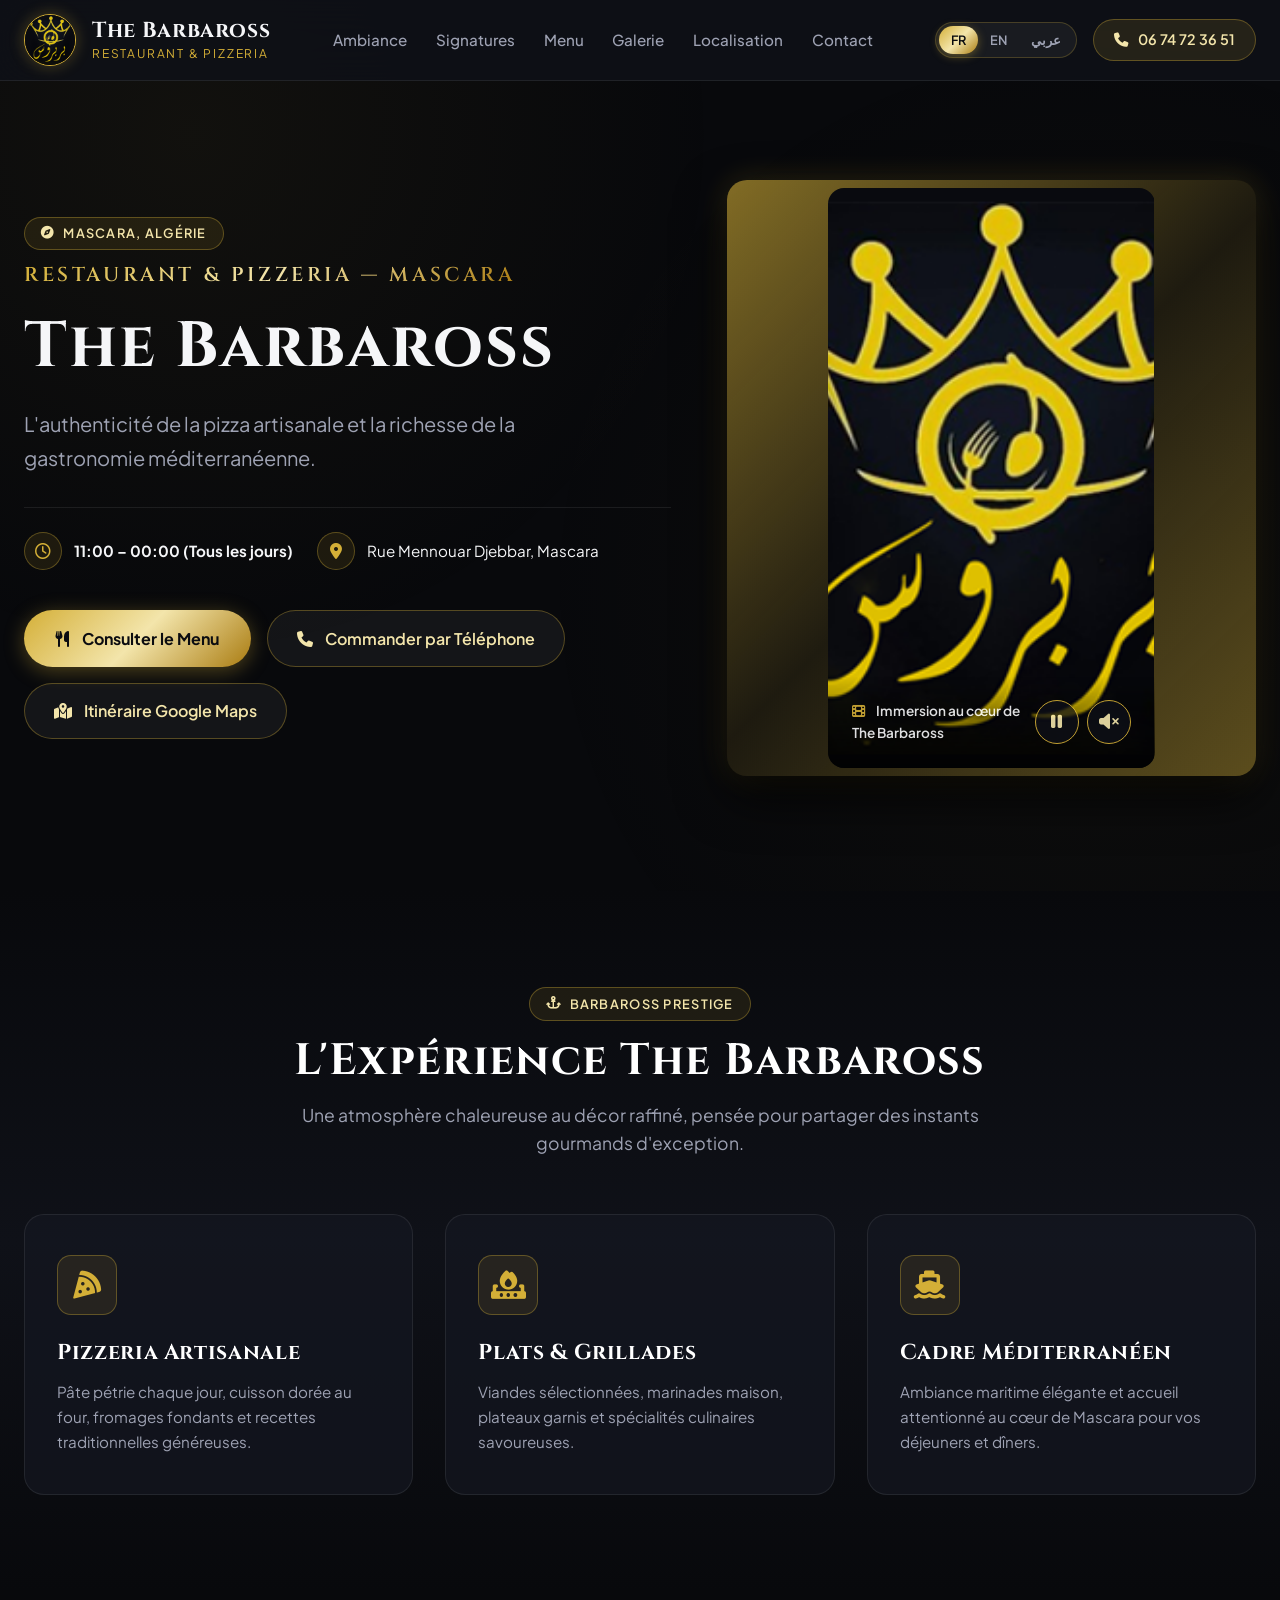
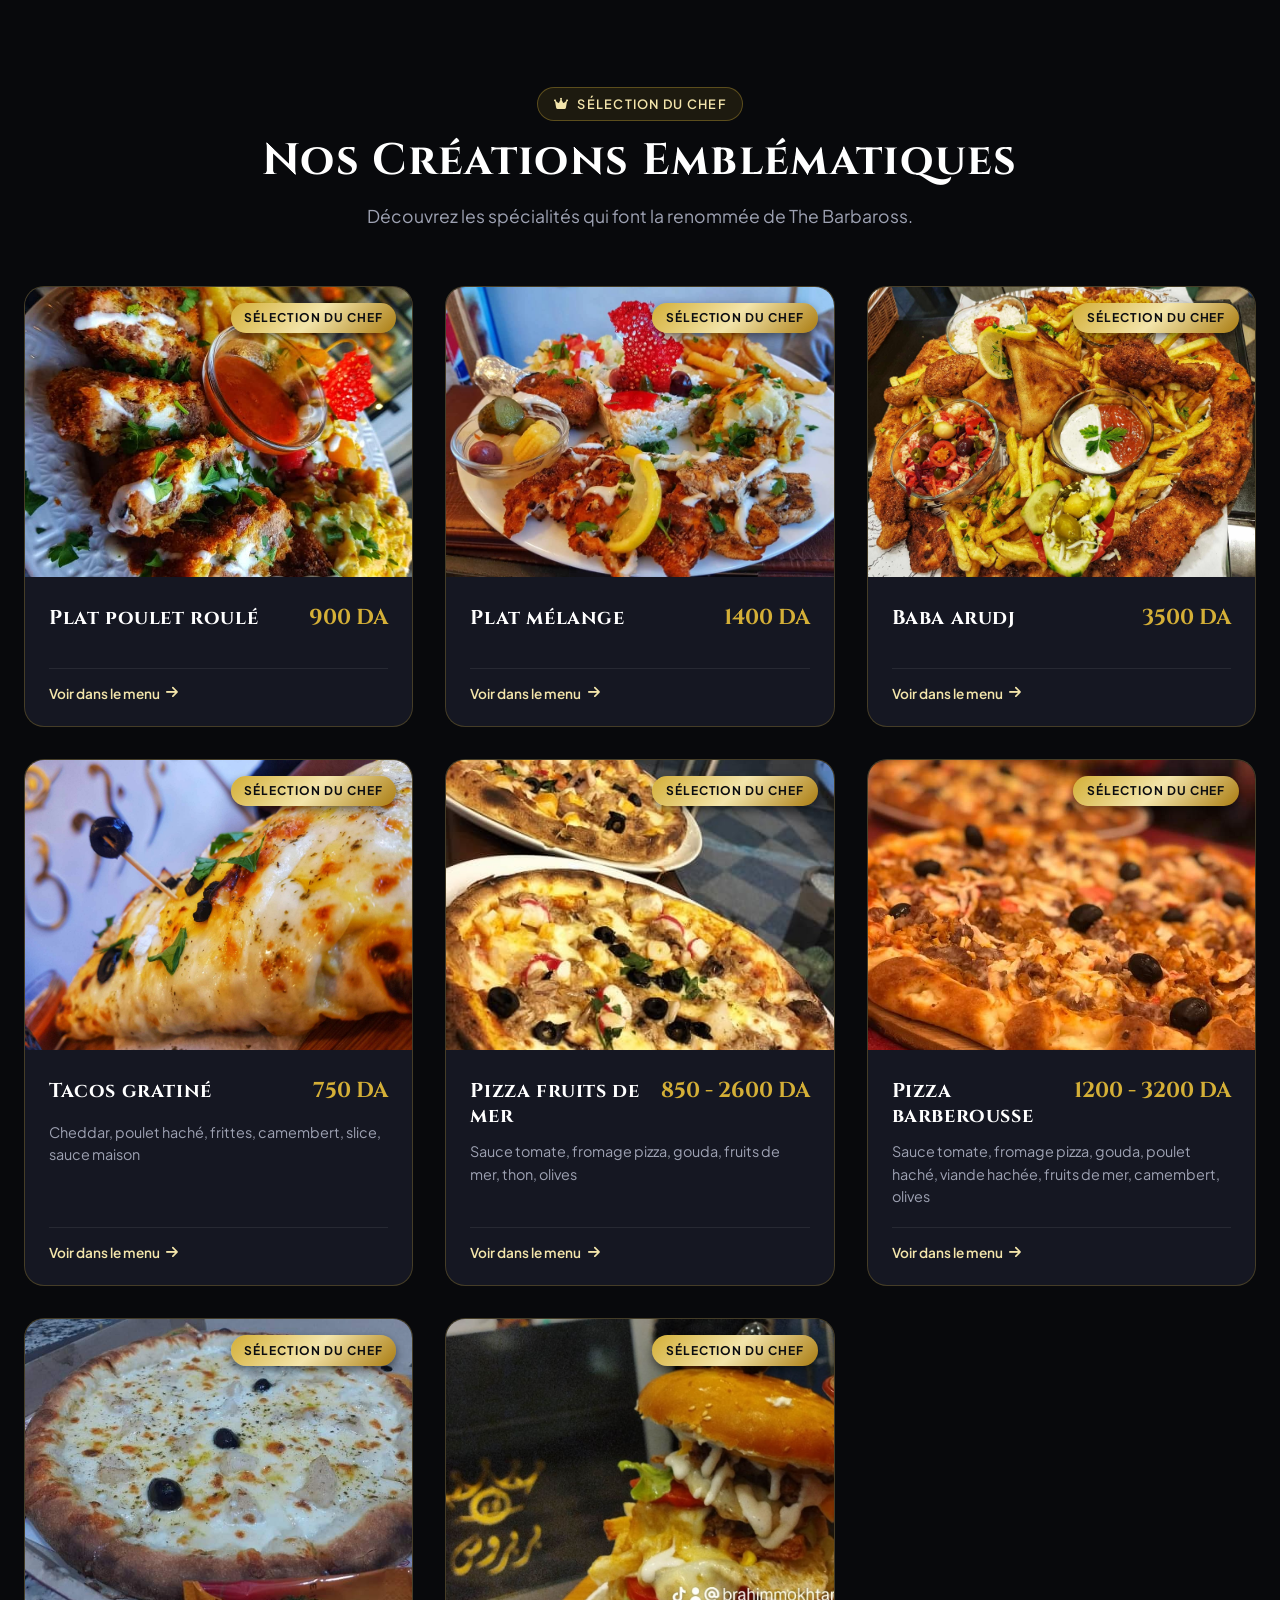
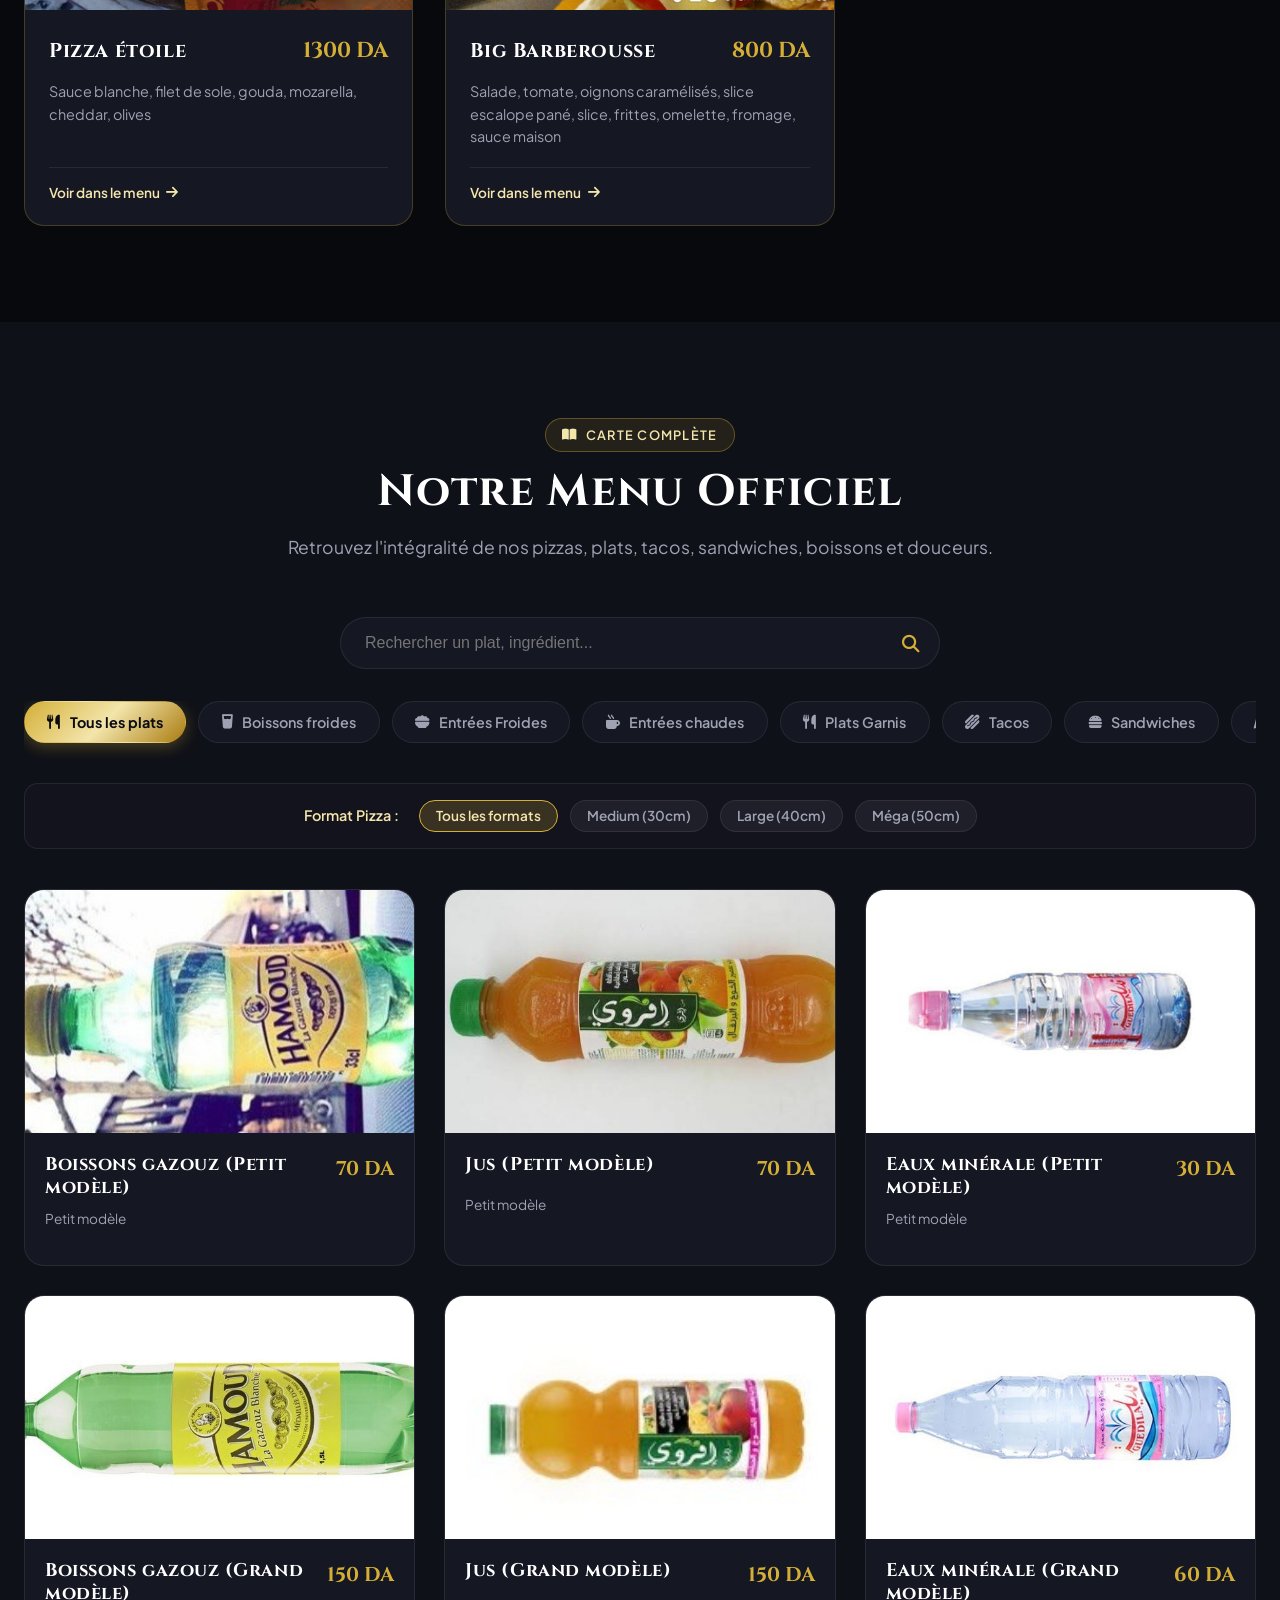
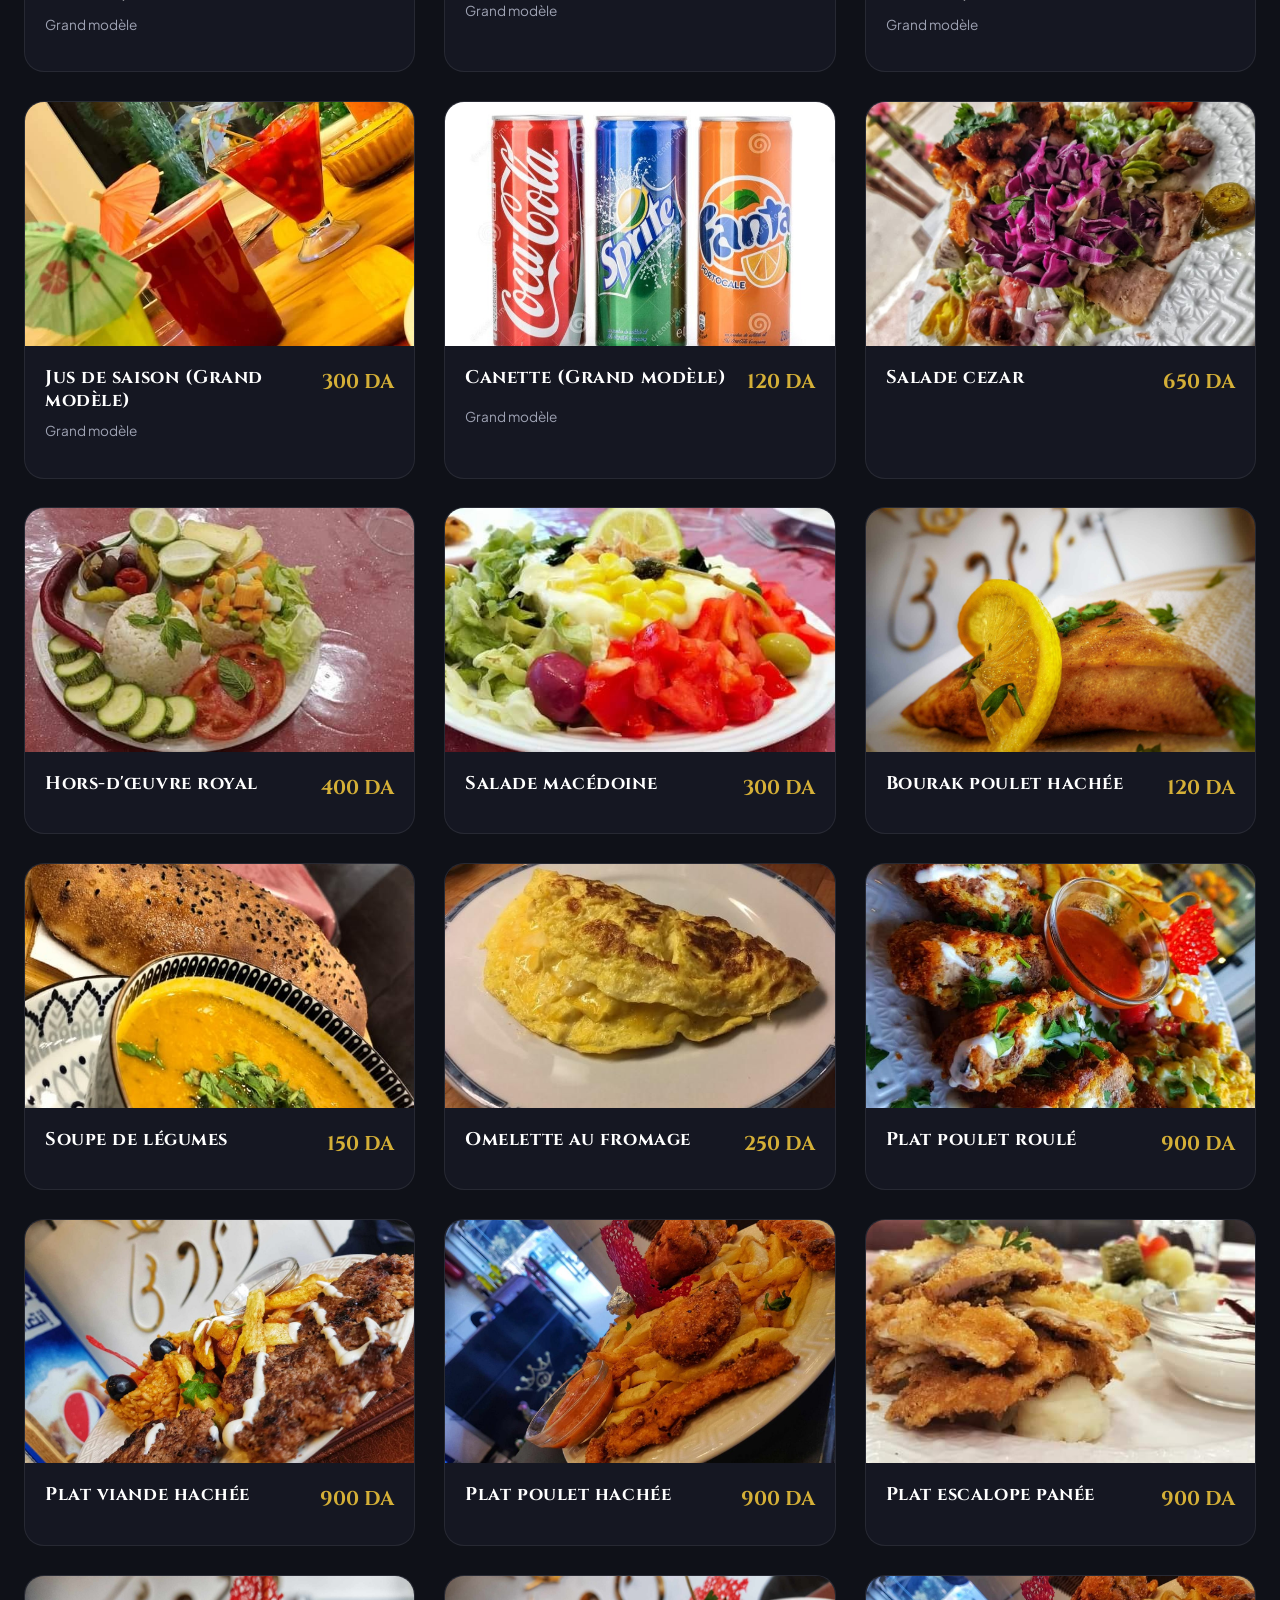
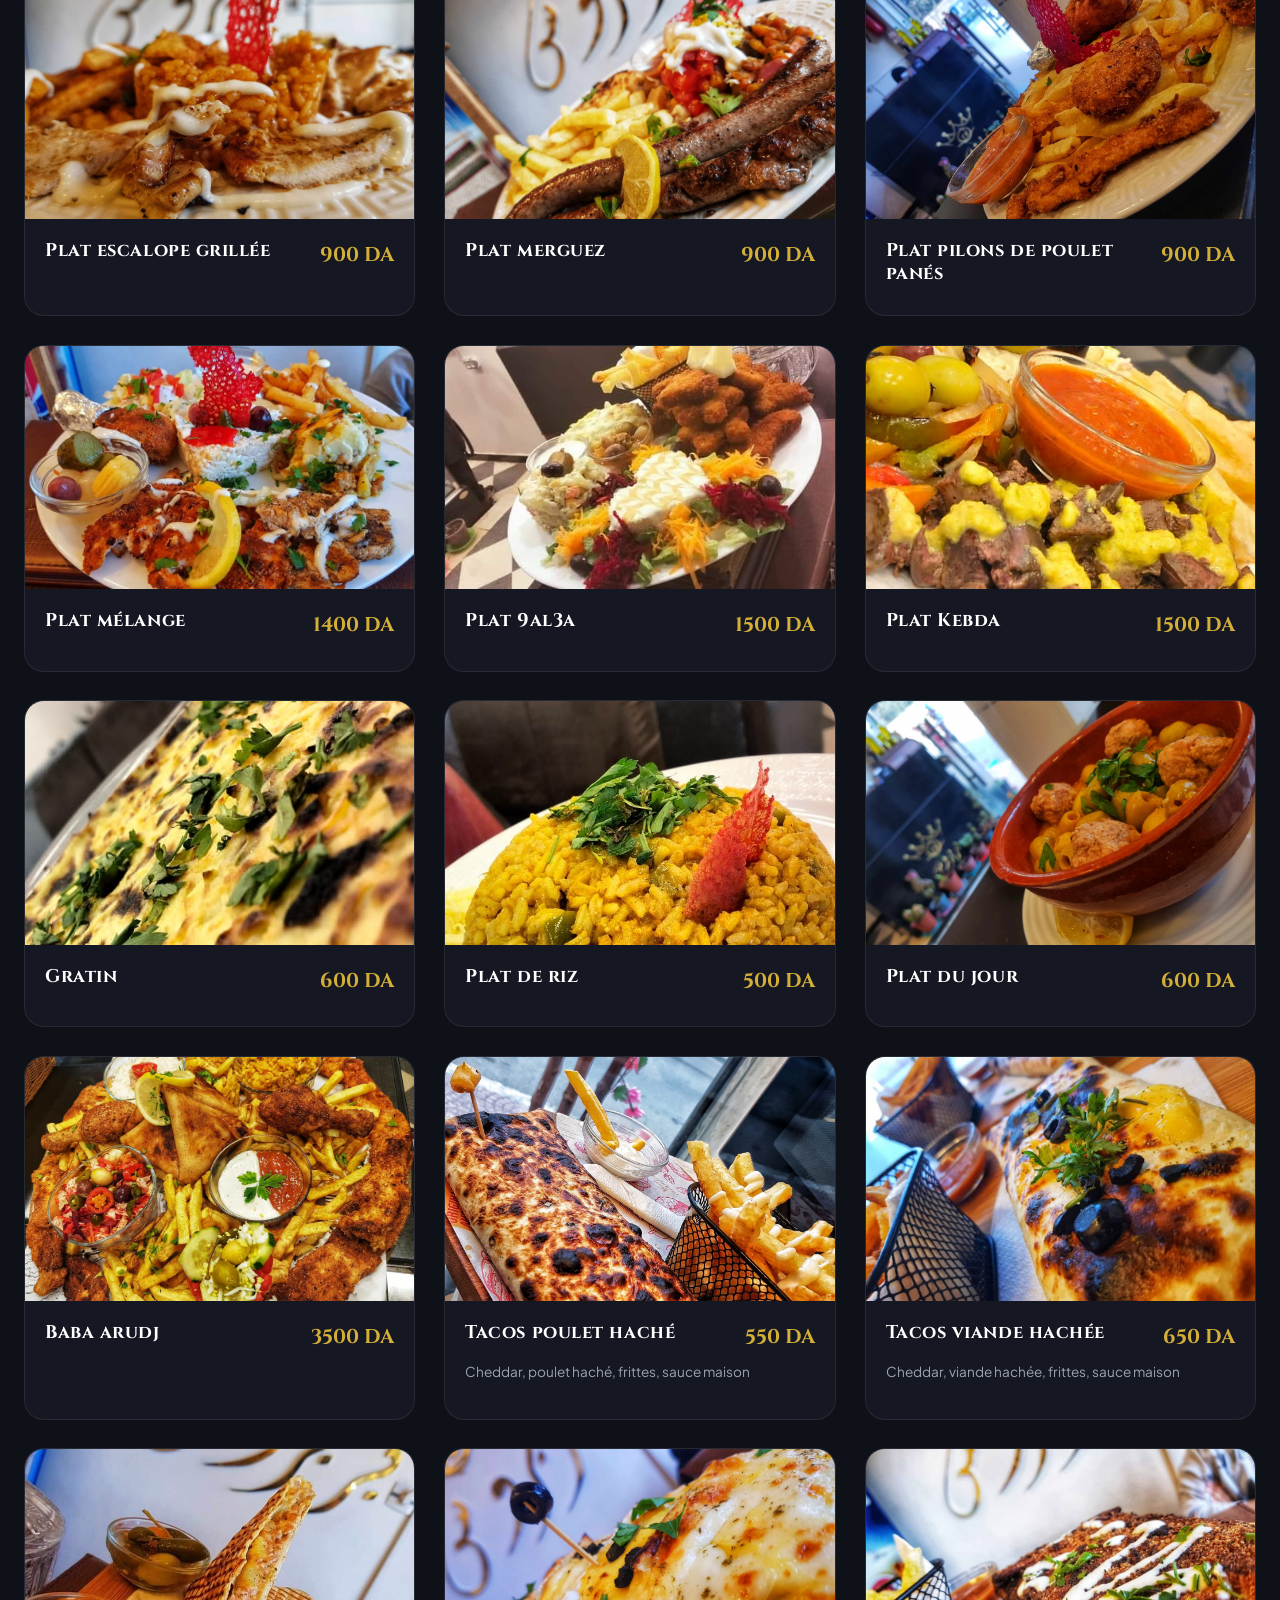
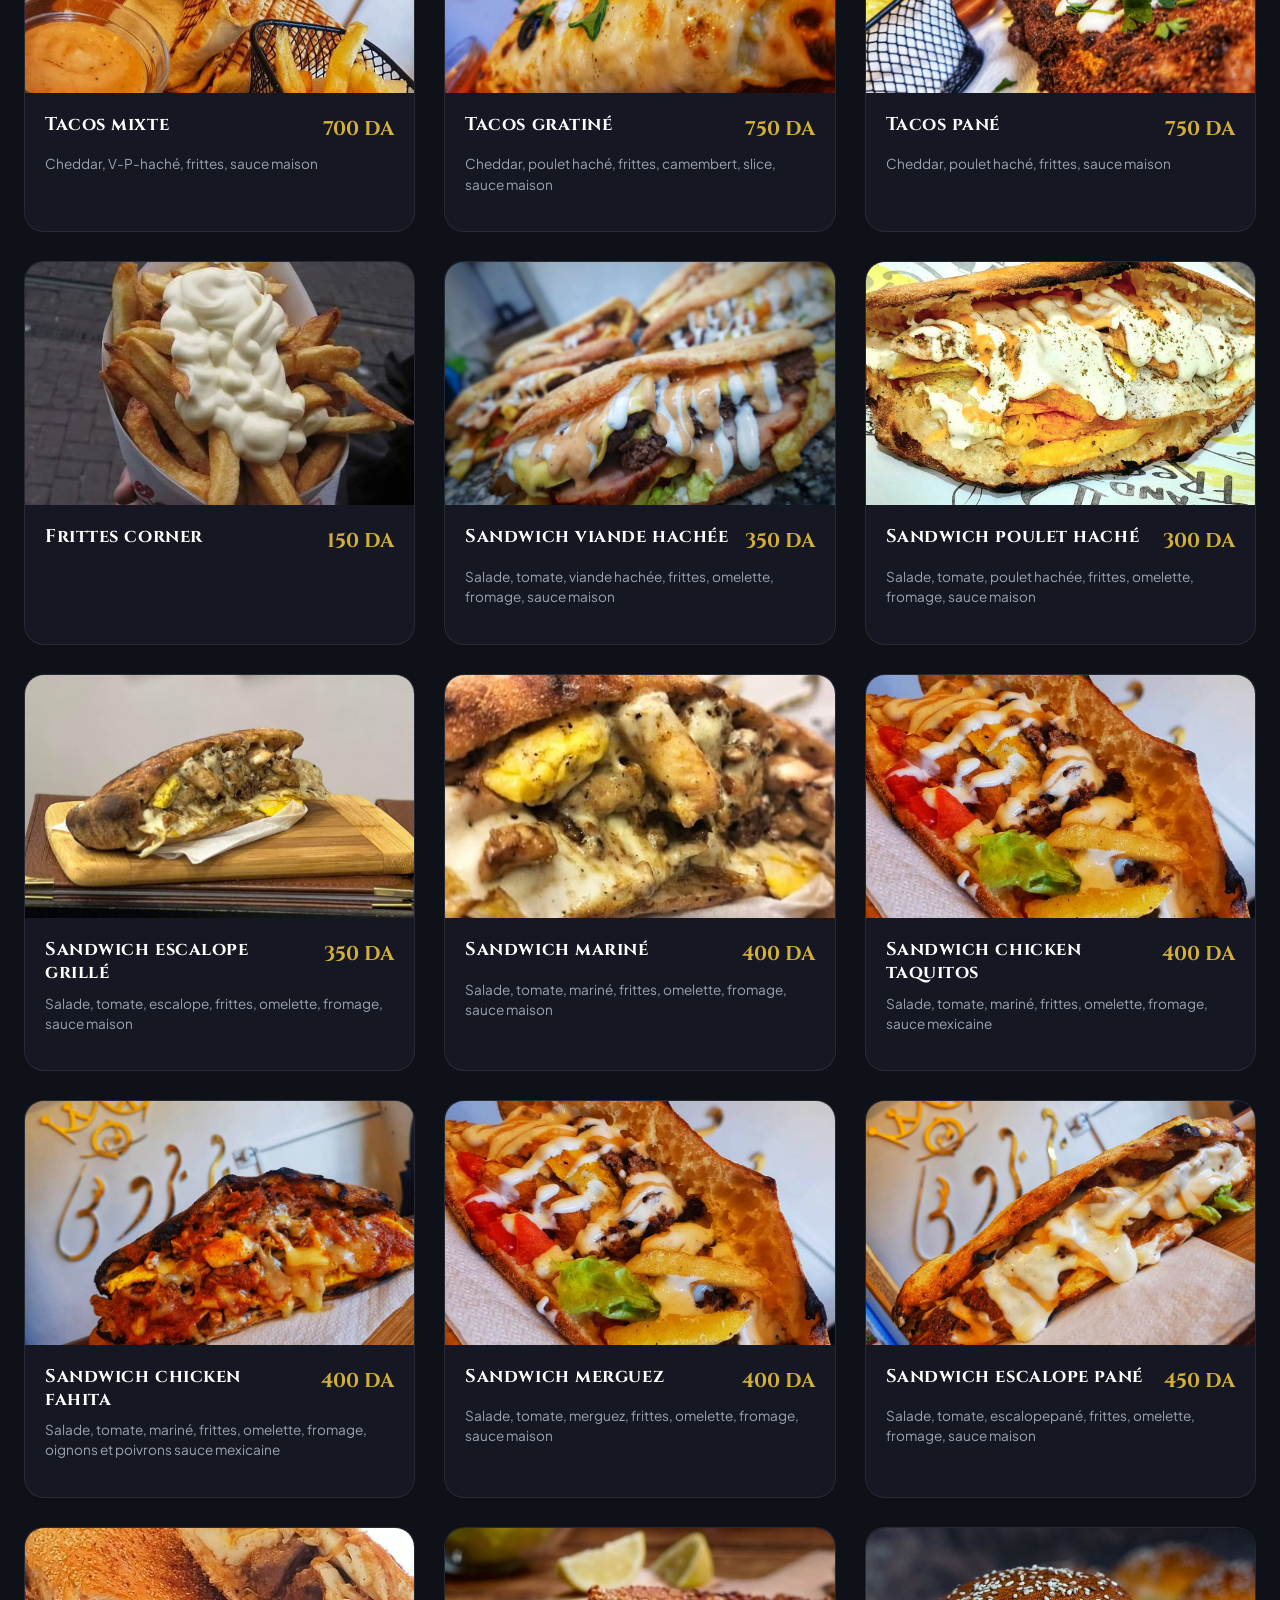
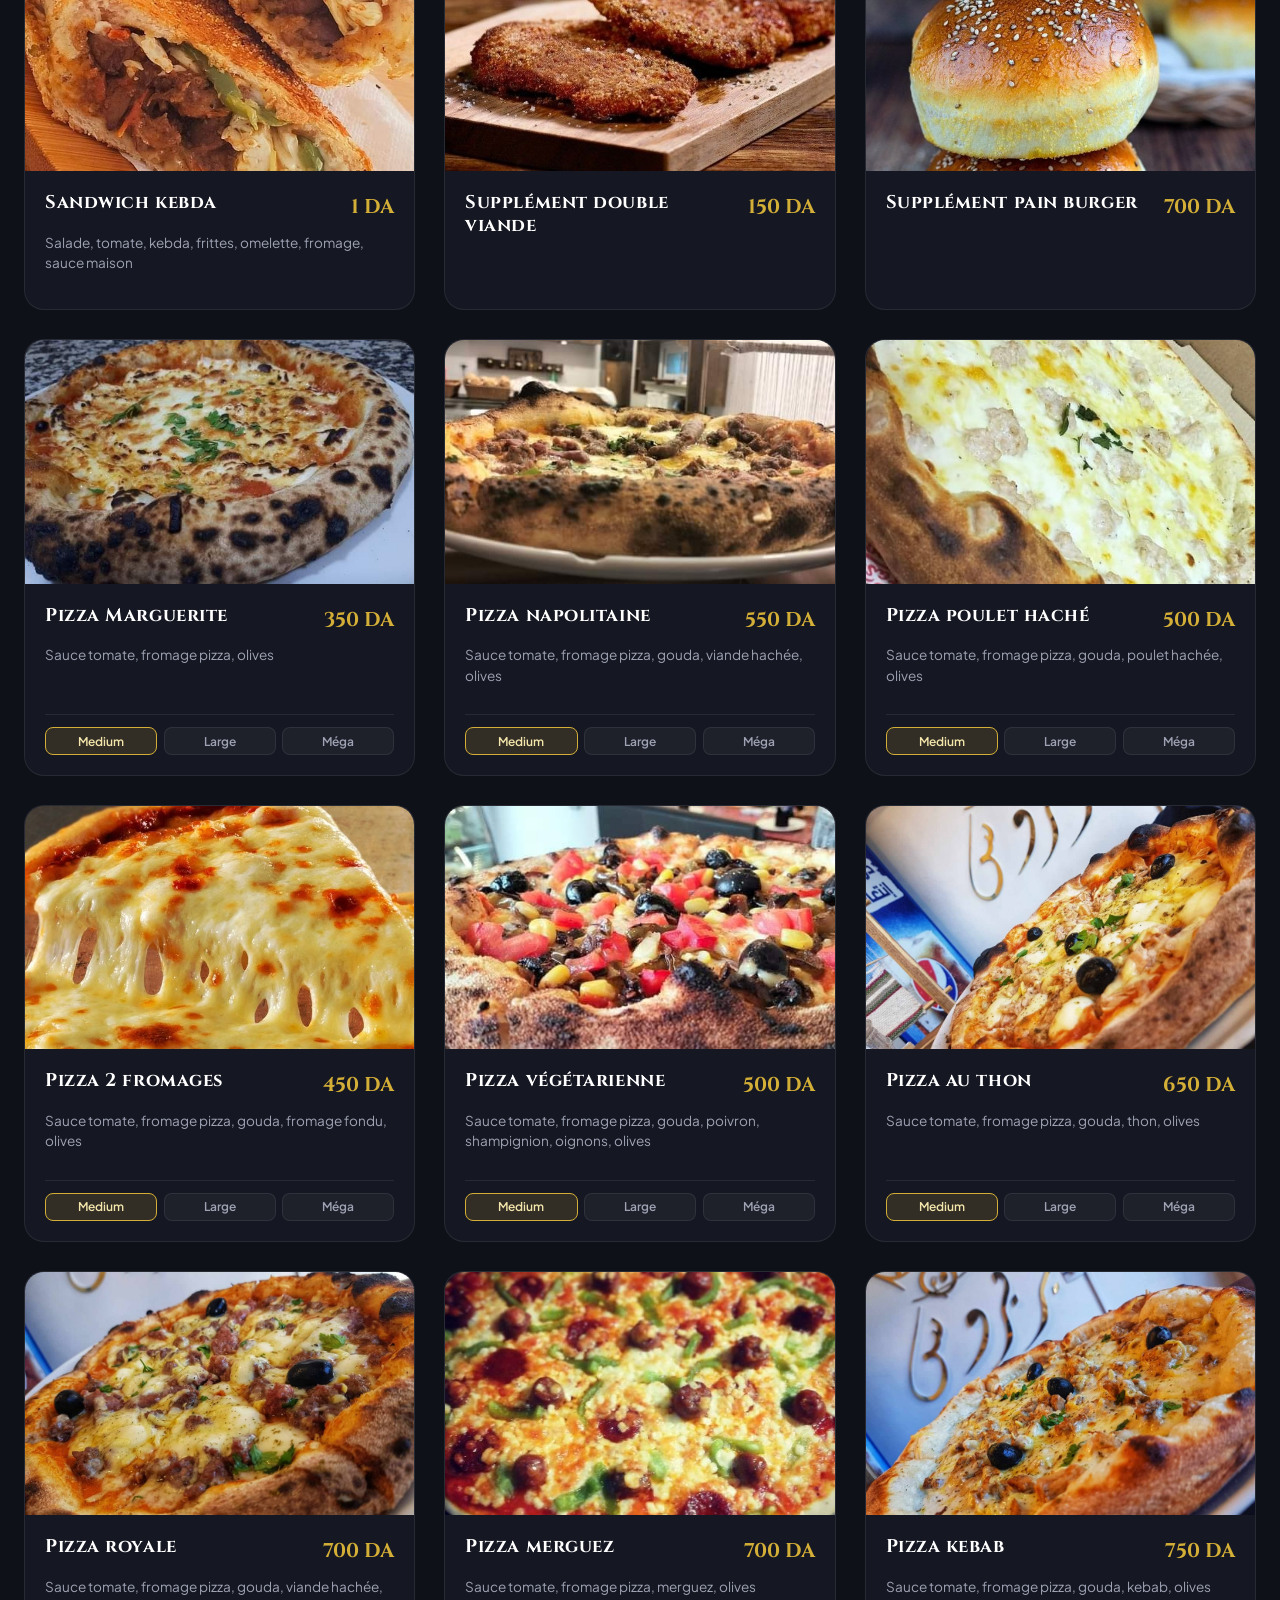
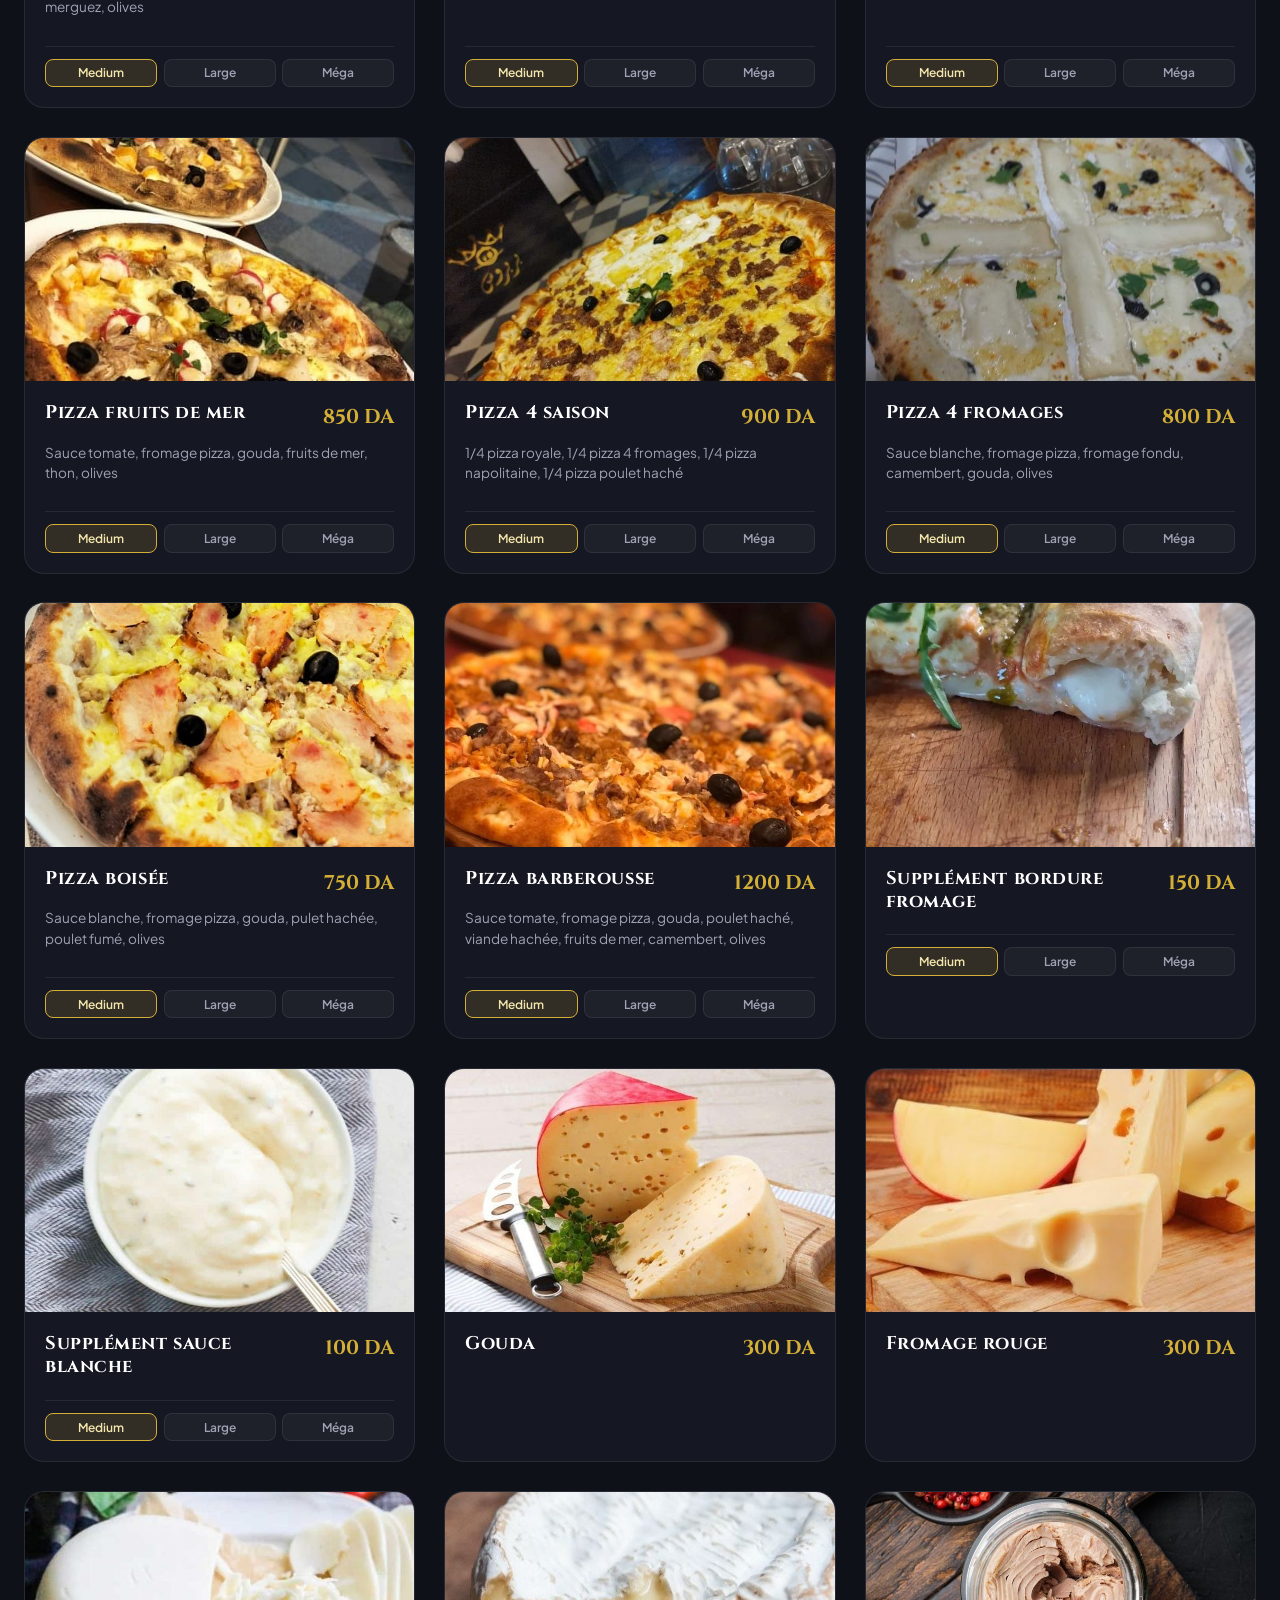
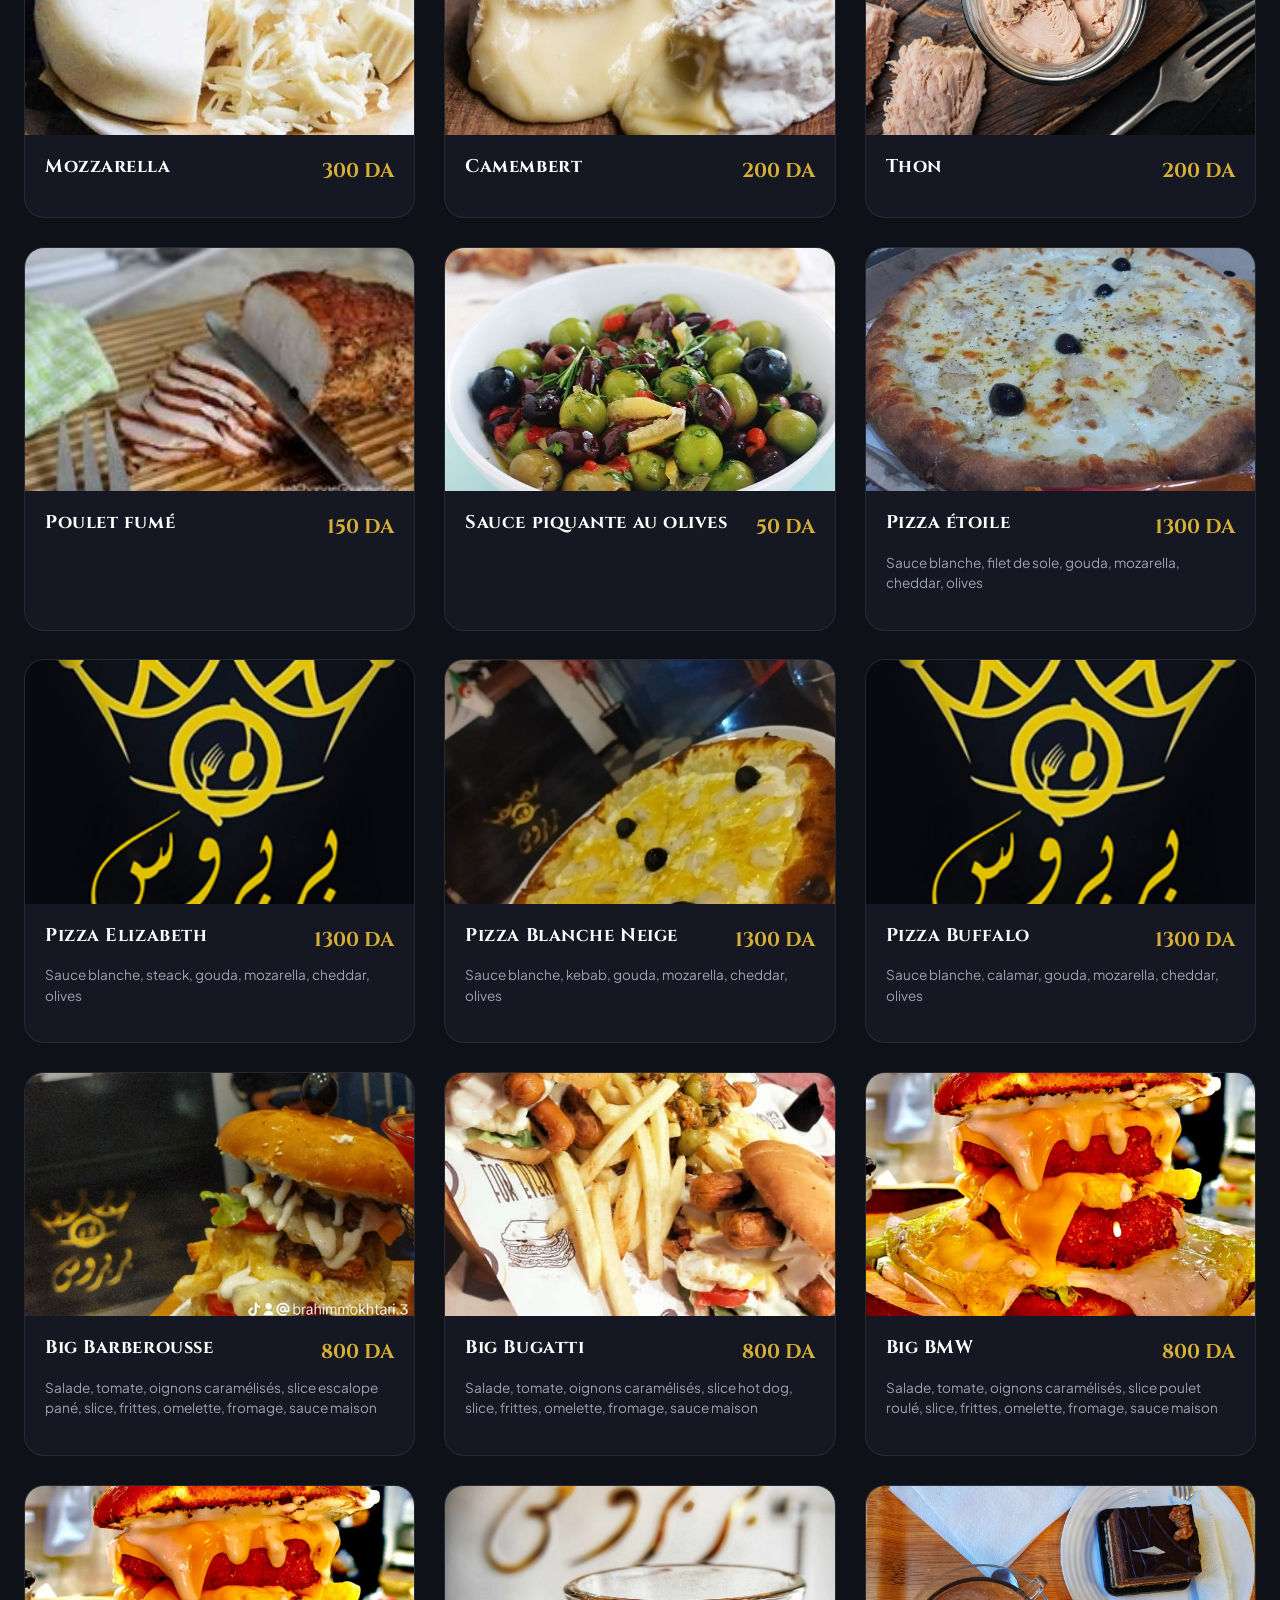
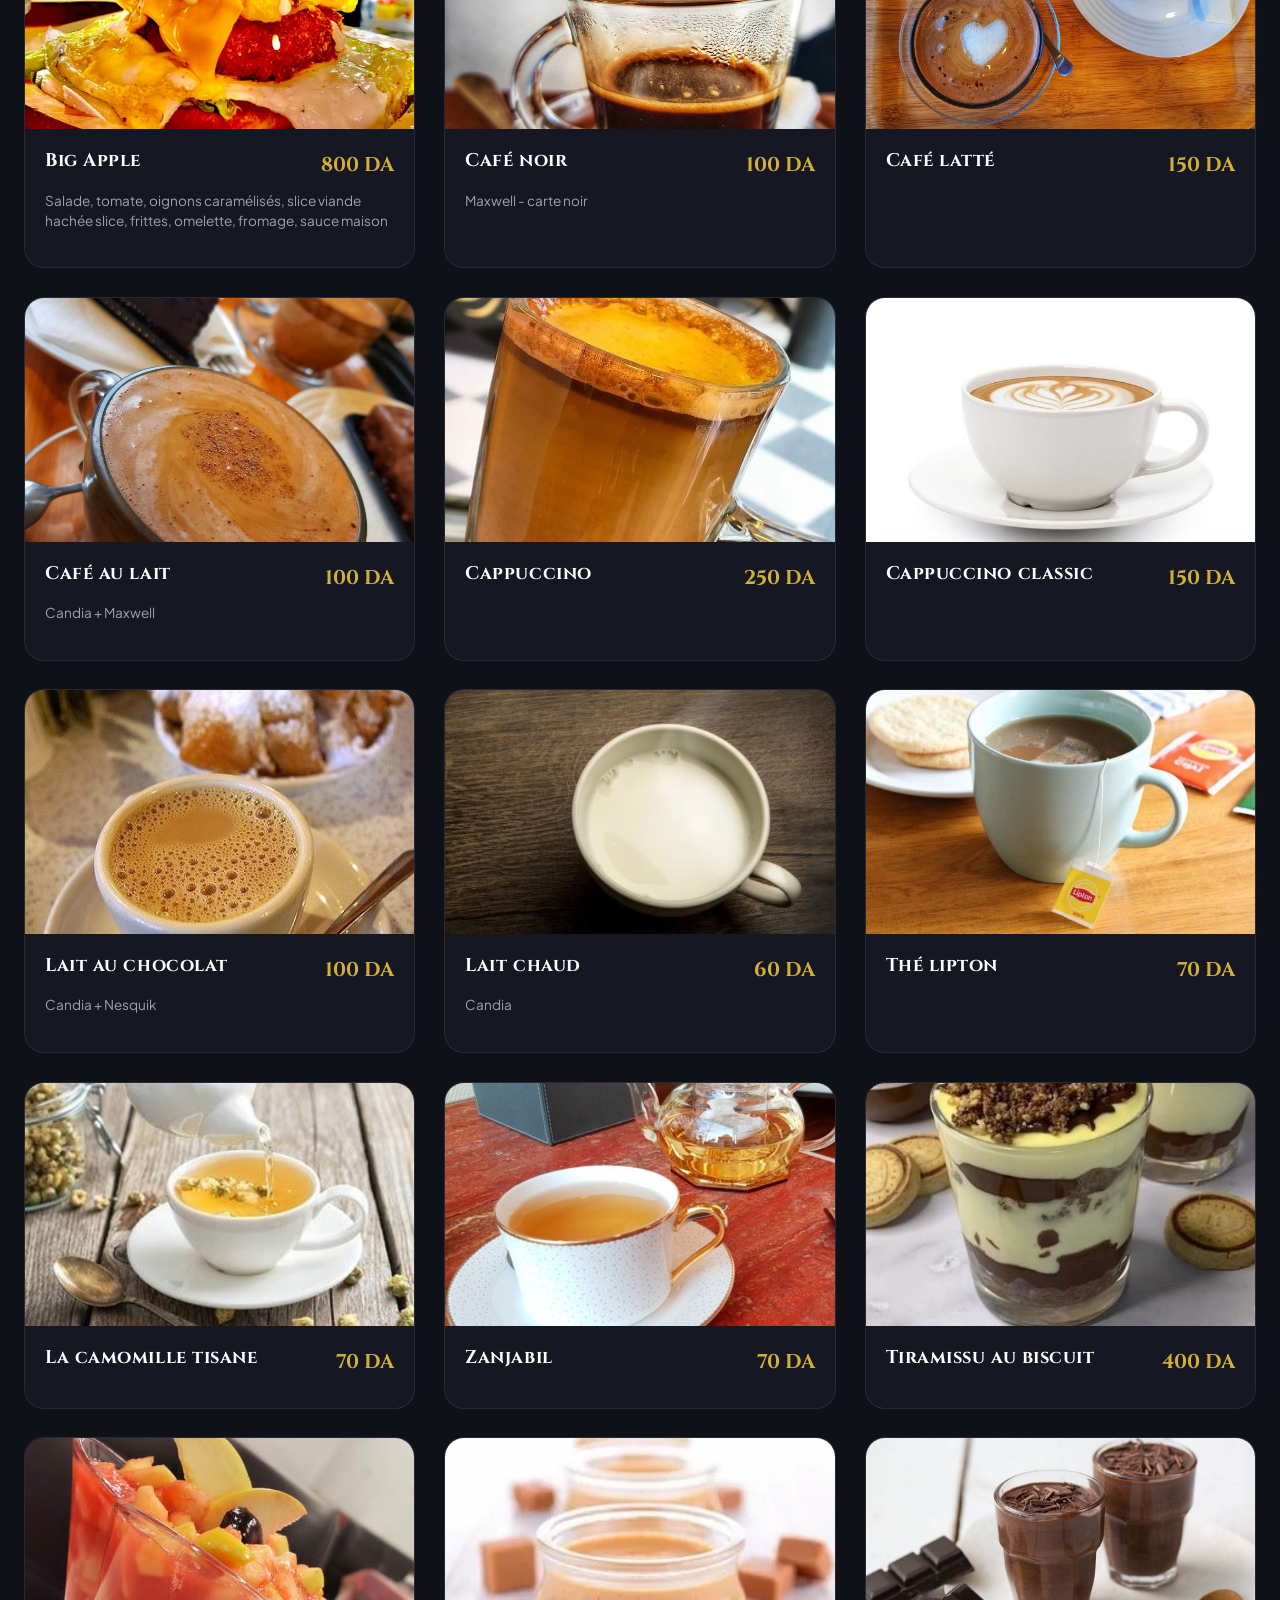
==== index.html @ c2744510 "Add files via upload" ====
<!DOCTYPE html>
<html lang="fr" dir="ltr">
<head>
    <meta charset="UTF-8">
    <meta name="viewport" content="width=device-width, initial-scale=1.0">
    <title>The Barbaross — Restaurant & Pizzeria | Mascara</title>
    
    <!-- Meta & Favicon -->
    <meta name="description" content="The Barbaross — Restaurant & Pizzeria de référence à Mascara. Pizzas artisanales, plats garnis généreux, burgers gourmets et ambiance méditerranéenne raffinée.">
    <link rel="icon" type="image/png" href="assets/logo/logo.png">

    <!-- Google Fonts -->
    <link rel="preconnect" href="https://fonts.googleapis.com">
    <link rel="preconnect" href="https://fonts.gstatic.com" crossorigin>
    <link href="https://fonts.googleapis.com/css2?family=Amiri:ital,wght@0,400;0,700;1,400&family=Cairo:wght@400;500;600;700;800&family=Cinzel:wght@500;600;700;800;900&family=Playfair+Display:ital,wght@0,600;0,700;1,600&family=Plus+Jakarta+Sans:wght@400;500;600;700&display=swap" rel="stylesheet">

    <!-- Font Awesome Icons -->
    <link rel="stylesheet" href="https://cdnjs.cloudflare.com/ajax/libs/font-awesome/6.5.1/css/all.min.css">

    <!-- Main Stylesheet -->
    <link rel="stylesheet" href="styles.css">
</head>
<body>

    <!-- ==========================================================================
       SITE HEADER
       ========================================================================== -->
    <header class="site-header" id="site-header">
        <div class="container">
            <div class="nav-wrapper">
                <!-- Brand -->
                <a href="#hero" class="nav-brand">
                    <img src="assets/logo/logo.png" alt="The Barbaross Logo" class="nav-logo">
                    <div class="brand-text">
                        <h1 data-i18n="brandName">The Barbaross</h1>
                        <span data-i18n="brandSubtitle">Restaurant & Pizzeria</span>
                    </div>
                </a>

                <!-- Desktop Nav Links -->
                <nav>
                    <ul class="nav-links">
                        <li><a href="#atmosphere" class="nav-link" data-i18n="navAtmosphere">Ambiance</a></li>
                        <li><a href="#signatures" class="nav-link" data-i18n="navSignatures">Signatures</a></li>
                        <li><a href="#menu" class="nav-link" data-i18n="navMenu">Menu</a></li>
                        <li><a href="#gallery" class="nav-link" data-i18n="navGallery">Galerie</a></li>
                        <li><a href="#visit" class="nav-link" data-i18n="navVisit">Localisation</a></li>
                        <li><a href="#contact" class="nav-link" data-i18n="navContact">Contact</a></li>
                    </ul>
                </nav>

                <!-- Actions: Language Switcher & Quick Call -->
                <div class="nav-actions">
                    <div class="lang-switcher">
                        <button class="lang-btn active" data-lang="fr">FR</button>
                        <button class="lang-btn" data-lang="en">EN</button>
                        <button class="lang-btn" data-lang="ar">عربي</button>
                    </div>

                    <a href="tel:0674723651" class="btn-call-header">
                        <i class="fa-solid fa-phone"></i>
                        <span class="ltr-only">06 74 72 36 51</span>
                    </a>

                    <!-- Mobile Hamburger -->
                    <button class="mobile-toggle" id="mobile-toggle" aria-label="Toggle Menu">
                        <span></span>
                        <span></span>
                        <span></span>
                    </button>
                </div>
            </div>
        </div>
    </header>

    <!-- Mobile Nav Drawer -->
    <div class="mobile-drawer-backdrop" id="drawer-backdrop"></div>
    <div class="mobile-nav-drawer" id="mobile-drawer">
        <div>
            <div class="nav-brand" style="margin-bottom: 2rem;">
                <img src="assets/logo/logo.png" alt="The Barbaross" class="nav-logo">
                <div class="brand-text">
                    <h1 data-i18n="brandName">The Barbaross</h1>
                    <span data-i18n="brandSubtitle">Restaurant & Pizzeria</span>
                </div>
            </div>

            <ul class="mobile-nav-links">
                <li><a href="#atmosphere" class="mobile-nav-link" data-i18n="navAtmosphere">Ambiance</a></li>
                <li><a href="#signatures" class="mobile-nav-link" data-i18n="navSignatures">Signatures</a></li>
                <li><a href="#menu" class="mobile-nav-link" data-i18n="navMenu">Menu</a></li>
                <li><a href="#gallery" class="mobile-nav-link" data-i18n="navGallery">Galerie</a></li>
                <li><a href="#visit" class="mobile-nav-link" data-i18n="navVisit">Localisation</a></li>
                <li><a href="#contact" class="mobile-nav-link" data-i18n="navContact">Contact</a></li>
            </ul>
        </div>

        <div>
            <div class="lang-switcher" style="margin-bottom: 1.5rem; justify-content: center;">
                <button class="lang-btn active" data-lang="fr">FR</button>
                <button class="lang-btn" data-lang="en">EN</button>
                <button class="lang-btn" data-lang="ar">عربي</button>
            </div>
            <a href="tel:0674723651" class="btn-primary" style="width: 100%;">
                <i class="fa-solid fa-phone"></i>
                <span data-i18n="btnCallLine1">Appeler : 06 74 72 36 51</span>
            </a>
        </div>
    </div>

    <!-- ==========================================================================
       HERO SECTION
       ========================================================================== -->
    <section class="hero-section" id="hero">
        <div class="container">
            <div class="hero-grid">
                <!-- Left: Text & Badges -->
                <div class="hero-content">
                    <div class="badge-gold">
                        <i class="fa-solid fa-compass"></i>
                        <span>Mascara, Algérie</span>
                    </div>

                    <h2 class="hero-subtitle gold-text" data-i18n="heroSubtitle">Restaurant & Pizzeria — Mascara</h2>
                    <h1 class="hero-title">
                        <span class="serif-title" data-i18n="brandName">The Barbaross</span>
                    </h1>

                    <p class="hero-tagline" data-i18n="heroTagline">
                        L'authenticité de la pizza artisanale et la richesse de la gastronomie méditerranéenne.
                    </p>

                    <div class="hero-meta">
                        <div class="meta-item">
                            <div class="meta-icon"><i class="fa-regular fa-clock"></i></div>
                            <div>
                                <strong data-i18n="heroHours">11:00 – 00:00 (Tous les jours)</strong>
                            </div>
                        </div>
                        <div class="meta-item">
                            <div class="meta-icon"><i class="fa-solid fa-location-dot"></i></div>
                            <div>
                                <span data-i18n="heroLocation">Rue Mennouar Djebbar, Mascara</span>
                            </div>
                        </div>
                    </div>

                    <div class="hero-ctas">
                        <a href="#menu" class="btn-primary">
                            <i class="fa-solid fa-utensils"></i>
                            <span data-i18n="btnExploreMenu">Consulter le Menu</span>
                        </a>
                        <a href="tel:0674723651" class="btn-secondary">
                            <i class="fa-solid fa-phone"></i>
                            <span data-i18n="btnCallNow">Commander par Téléphone</span>
                        </a>
                        <a href="https://maps.app.goo.gl/acgz37mik21LEj2j7" target="_blank" rel="noopener noreferrer" class="btn-secondary">
                            <i class="fa-solid fa-map-location-dot"></i>
                            <span data-i18n="btnGetDirections">Itinéraire</span>
                        </a>
                    </div>
                </div>

                <!-- Right: Cinematic Video Showcase -->
                <div class="hero-visual">
                    <div class="video-frame-container">
                        <div class="video-inner-wrapper">
                            <video id="hero-video" class="hero-video" autoplay loop muted playsinline poster="assets/logo/logo.png">
                                <source src="assets/video/restaurant-hero.mp4" type="video/mp4">
                                Votre navigateur ne supporte pas la lecture vidéo.
                            </video>

                            <!-- Custom Luxury Video Overlay Controls -->
                            <div class="video-overlay-controls">
                                <div class="video-title-tag">
                                    <i class="fa-solid fa-film" style="color: var(--gold-primary); margin-right: 0.5rem;"></i>
                                    <span data-i18n="videoTourTitle">Immersion au cœur de The Barbaross</span>
                                </div>
                                <div style="display: flex; gap: 0.5rem;">
                                    <button class="video-ctrl-btn" id="video-play-btn" title="Play/Pause">
                                        <i class="fa-solid fa-pause"></i>
                                    </button>
                                    <button class="video-ctrl-btn" id="video-mute-btn" title="Mute/Unmute">
                                        <i class="fa-solid fa-volume-xmark"></i>
                                    </button>
                                </div>
                            </div>
                        </div>
                    </div>
                </div>
            </div>
        </div>
    </section>

    <!-- ==========================================================================
       ATMOSPHERE & EXPERIENCE SECTION
       ========================================================================== -->
    <section class="atmosphere-section" id="atmosphere">
        <div class="container">
            <div class="section-header">
                <div class="badge-gold">
                    <i class="fa-solid fa-anchor"></i>
                    <span>Barbaross Prestige</span>
                </div>
                <h2 data-i18n="atmosphereHeading">L'Expérience The Barbaross</h2>
                <p data-i18n="atmosphereSubheading">
                    Une atmosphère chaleureuse au décor raffiné, pensée pour partager des instants gourmands d'exception.
                </p>
            </div>

            <div class="atmosphere-cards">
                <div class="atmosphere-card">
                    <div class="card-icon"><i class="fa-solid fa-pizza-slice"></i></div>
                    <h3 data-i18n="featPizzeriaTitle">Pizzeria Artisanale</h3>
                    <p data-i18n="featPizzeriaDesc">
                        Pâte pétrie chaque jour, cuisson dorée au four, fromages fondants et recettes traditionnelles généreuses.
                    </p>
                </div>

                <div class="atmosphere-card">
                    <div class="card-icon"><i class="fa-solid fa-fire-burner"></i></div>
                    <h3 data-i18n="featGrillTitle">Plats & Grillades</h3>
                    <p data-i18n="featGrillDesc">
                        Viandes sélectionnées, marinades maison, plateaux garnis et spécialités culinaires savoureuses.
                    </p>
                </div>

                <div class="atmosphere-card">
                    <div class="card-icon"><i class="fa-solid fa-ship"></i></div>
                    <h3 data-i18n="featAmbienceTitle">Cadre Méditerranéen</h3>
                    <p data-i18n="featAmbienceDesc">
                        Ambiance maritime élégante et accueil attentionné au cœur de Mascara pour vos déjeuners et dîners.
                    </p>
                </div>
            </div>
        </div>
    </section>

    <!-- ==========================================================================
       SIGNATURE DISHES SHOWCASE
       ========================================================================== -->
    <section class="signatures-section" id="signatures">
        <div class="container">
            <div class="section-header">
                <div class="badge-gold">
                    <i class="fa-solid fa-crown"></i>
                    <span data-i18n="signaturesBadge">Sélection du Chef</span>
                </div>
                <h2 data-i18n="signaturesHeading">Nos Créations Emblématiques</h2>
                <p data-i18n="signaturesSubheading">
                    Découvrez les spécialités qui font la renommée de The Barbaross.
                </p>
            </div>

            <div class="signatures-grid" id="signatures-grid">
                <!-- Dynamically populated by app.js -->
            </div>
        </div>
    </section>

    <!-- ==========================================================================
       INTERACTIVE MENU SECTION (QUIKLY DATA AS SOURCE OF TRUTH)
       ========================================================================== -->
    <section class="menu-section" id="menu">
        <div class="container">
            <div class="section-header">
                <div class="badge-gold">
                    <i class="fa-solid fa-book-open"></i>
                    <span data-i18n="menuBadge">Carte Complète</span>
                </div>
                <h2 data-i18n="menuHeading">Notre Menu Officiel</h2>
                <p data-i18n="menuSubheading">
                    Retrouvez l'intégralité de nos pizzas, plats, tacos, sandwiches, boissons et douceurs.
                </p>
            </div>

            <!-- Controls: Search & Category Filter Tabs -->
            <div class="menu-controls">
                <div class="menu-search-wrapper">
                    <input type="text" id="menu-search-input" class="search-input" placeholder="Rechercher un plat, ingrédient..." data-i18n="searchPlaceholder">
                    <div class="search-icon-btn">
                        <i class="fa-solid fa-magnifying-glass"></i>
                    </div>
                </div>

                <!-- 13 Categories Filter -->
                <div class="category-tabs" id="category-tabs">
                    <!-- Populated dynamically by app.js -->
                </div>

                <!-- Pizza Size Filter Bar -->
                <div class="pizza-size-filter" id="pizza-size-filter">
                    <span class="size-filter-label" data-i18n="filterSizeLabel">Format Pizza :</span>
                    <button class="size-pill active" data-size="all" data-i18n="allSizes">Tous les formats</button>
                    <button class="size-pill" data-size="Medium" data-i18n="sizeMedium">Medium (30cm)</button>
                    <button class="size-pill" data-size="Large" data-i18n="sizeLarge">Large (40cm)</button>
                    <button class="size-pill" data-size="Méga" data-i18n="sizeMega">Méga (50cm)</button>
                </div>
            </div>

            <!-- Items Grid -->
            <div class="menu-grid" id="menu-grid">
                <!-- Populated dynamically by app.js -->
            </div>
        </div>
    </section>

    <!-- ==========================================================================
       VISUAL GALLERY SECTION
       ========================================================================== -->
    <section class="gallery-section" id="gallery">
        <div class="container">
            <div class="section-header">
                <div class="badge-gold">
                    <i class="fa-solid fa-images"></i>
                    <span data-i18n="galleryBadge">Visuel</span>
                </div>
                <h2 data-i18n="galleryHeading">Galerie & Immersion</h2>
                <p data-i18n="gallerySubheading">
                    Une vue authentique sur nos préparations et notre restaurant.
                </p>
            </div>

            <div class="gallery-grid" id="gallery-grid">
                <!-- Populated dynamically by app.js -->
            </div>
        </div>
    </section>

    <!-- ==========================================================================
       VISIT / LOCATION SECTION
       ========================================================================== -->
    <section class="visit-section" id="visit">
        <div class="container">
            <div class="visit-grid">
                <div class="visit-info-card">
                    <div class="badge-gold">
                        <i class="fa-solid fa-map-pin"></i>
                        <span data-i18n="visitBadge">Nous Trouver</span>
                    </div>
                    <h2 style="font-size: 2.2rem; margin-bottom: 1.5rem;" data-i18n="visitHeading">Horaires & Accès</h2>
                    <p style="color: var(--text-secondary); margin-bottom: 2.5rem;" data-i18n="visitSubheading">
                        Venez savourer nos spécialités sur place au centre de Mascara.
                    </p>

                    <div class="visit-item">
                        <div class="visit-icon"><i class="fa-solid fa-location-dot"></i></div>
                        <div class="visit-text">
                            <h4 data-i18n="addressTitle">Adresse</h4>
                            <p data-i18n="addressValue">Rue Mennouar Djebbar, Mascara, Algérie</p>
                        </div>
                    </div>

                    <div class="visit-item">
                        <div class="visit-icon"><i class="fa-regular fa-clock"></i></div>
                        <div class="visit-text">
                            <h4 data-i18n="hoursTitle">Horaires d'ouverture</h4>
                            <p data-i18n="hoursValue">11:00 – 00:00 (7j/7)</p>
                        </div>
                    </div>

                    <a href="https://maps.app.goo.gl/acgz37mik21LEj2j7" target="_blank" rel="noopener noreferrer" class="btn-primary" style="margin-top: 1rem; width: 100%;">
                        <i class="fa-solid fa-map-location-dot"></i>
                        <span data-i18n="btnOpenMaps">Ouvrir dans Google Maps</span>
                    </a>
                </div>

                <div class="map-card">
                    <div class="map-placeholder-box">
                        <div class="map-pin-pulse">
                            <i class="fa-solid fa-location-dot"></i>
                        </div>
                        <h3 style="color: #fff; margin-bottom: 0.5rem;">The Barbaross</h3>
                        <p style="color: var(--gold-light); margin-bottom: 1.5rem;">Rue Mennouar Djebbar, Mascara</p>
                        <a href="https://maps.app.goo.gl/acgz37mik21LEj2j7" target="_blank" rel="noopener noreferrer" class="btn-secondary">
                            <i class="fa-solid fa-arrow-up-right-from-square"></i>
                            <span data-i18n="btnGetDirections">Itinéraire Google Maps</span>
                        </a>
                    </div>
                </div>
            </div>
        </div>
    </section>

    <!-- ==========================================================================
       CONTACT SECTION
       ========================================================================== -->
    <section class="contact-section" id="contact">
        <div class="container">
            <div class="section-header">
                <div class="badge-gold">
                    <i class="fa-solid fa-phone-volume"></i>
                    <span data-i18n="contactBadge">Contact Direct</span>
                </div>
                <h2 data-i18n="contactHeading">Nous Contacter</h2>
                <p data-i18n="contactSubheading">
                    Une commande à emporter ou une question ? Nos équipes sont à votre écoute.
                </p>
            </div>

            <div class="contact-cards-grid">
                <!-- Phone 1 -->
                <div class="contact-card">
                    <div class="contact-card-icon"><i class="fa-solid fa-phone"></i></div>
                    <h3 data-i18n="phoneTitle">Ligne Directe 1</h3>
                    <p class="ltr-only">06 74 72 36 51</p>
                    <a href="tel:0674723651" class="btn-primary btn-contact">
                        <i class="fa-solid fa-phone"></i>
                        <span class="ltr-only">0674723651</span>
                    </a>
                </div>

                <!-- Phone 2 -->
                <div class="contact-card">
                    <div class="contact-card-icon"><i class="fa-solid fa-mobile-screen"></i></div>
                    <h3 data-i18n="phoneTitle">Ligne Directe 2</h3>
                    <p class="ltr-only">07 93 31 38 53</p>
                    <a href="tel:0793313853" class="btn-primary btn-contact">
                        <i class="fa-solid fa-phone"></i>
                        <span class="ltr-only">0793313853</span>
                    </a>
                </div>

                <!-- TikTok -->
                <div class="contact-card">
                    <div class="contact-card-icon"><i class="fa-brands fa-tiktok"></i></div>
                    <h3 data-i18n="tiktokTitle">TikTok Officiel</h3>
                    <p>@the.barbarouss</p>
                    <a href="https://www.tiktok.com/@the.barbarouss" target="_blank" rel="noopener noreferrer" class="btn-secondary btn-contact">
                        <i class="fa-brands fa-tiktok"></i>
                        <span data-i18n="btnFollowTikTok">Suivre sur TikTok</span>
                    </a>
                </div>
            </div>
        </div>
    </section>

    <!-- ==========================================================================
       FOOTER
       ========================================================================== -->
    <footer class="site-footer">
        <div class="container">
            <div class="footer-grid">
                <div class="footer-brand-col">
                    <div class="footer-logo-row">
                        <img src="assets/logo/logo.png" alt="The Barbaross" class="footer-logo">
                        <div>
                            <h3 style="font-size: 1.25rem; color: #fff;" data-i18n="brandName">The Barbaross</h3>
                            <span style="font-size: 0.75rem; color: var(--gold-primary); text-transform: uppercase;" data-i18n="brandSubtitle">Restaurant & Pizzeria</span>
                        </div>
                    </div>
                    <p class="footer-desc" data-i18n="footerDescription">
                        Restaurant & Pizzeria de référence à Mascara. Pizzas artisanales, plats garnis généreux et accueil méditerranéen.
                    </p>
                </div>

                <div class="footer-col">
                    <h4 data-i18n="footerQuickLinks">Navigation</h4>
                    <ul class="footer-links">
                        <li><a href="#atmosphere" data-i18n="navAtmosphere">Ambiance</a></li>
                        <li><a href="#signatures" data-i18n="navSignatures">Signatures</a></li>
                        <li><a href="#menu" data-i18n="navMenu">Menu</a></li>
                        <li><a href="#gallery" data-i18n="navGallery">Galerie</a></li>
                        <li><a href="#visit" data-i18n="navVisit">Localisation</a></li>
                        <li><a href="#contact" data-i18n="navContact">Contact</a></li>
                    </ul>
                </div>

                <div class="footer-col">
                    <h4 data-i18n="footerContactTitle">Coordonnées</h4>
                    <div class="footer-contact-info">
                        <div class="footer-contact-item">
                            <i class="fa-solid fa-location-dot"></i>
                            <span data-i18n="addressValue">Rue Mennouar Djebbar, Mascara, Algérie</span>
                        </div>
                        <div class="footer-contact-item">
                            <i class="fa-regular fa-clock"></i>
                            <span data-i18n="hoursValue">11:00 – 00:00 (7j/7)</span>
                        </div>
                        <div class="footer-contact-item">
                            <i class="fa-solid fa-phone"></i>
                            <span class="ltr-only">06 74 72 36 51 / 07 93 31 38 53</span>
                        </div>
                        <div class="footer-contact-item">
                            <i class="fa-brands fa-tiktok"></i>
                            <a href="https://www.tiktok.com/@the.barbarouss" target="_blank" rel="noopener noreferrer" style="color: var(--gold-light);">@the.barbarouss</a>
                        </div>
                    </div>
                </div>
            </div>

            <div class="footer-bottom">
                <div>
                    &copy; 2026 The Barbaross — Restaurant & Pizzeria. <span data-i18n="footerRights">Tous droits réservés.</span>
                </div>
                <div>
                    <a href="https://maps.app.goo.gl/acgz37mik21LEj2j7" target="_blank" rel="noopener noreferrer" style="color: var(--gold-primary); margin-right: 1rem;">
                        <i class="fa-solid fa-map-location-dot"></i> Google Maps
                    </a>
                    <a href="https://www.tiktok.com/@the.barbarouss" target="_blank" rel="noopener noreferrer" style="color: var(--gold-primary);">
                        <i class="fa-brands fa-tiktok"></i> TikTok
                    </a>
                </div>
            </div>
        </div>
    </footer>

    <!-- ==========================================================================
       DISH LIGHTBOX MODAL
       ========================================================================== -->
    <div class="modal-backdrop" id="dish-modal">
        <div class="modal-container">
            <button class="modal-close-btn" id="modal-close-btn" aria-label="Close">
                <i class="fa-solid fa-xmark"></i>
            </button>
            <div class="modal-image-wrap">
                <img id="modal-img" src="" alt="Dish Photo">
            </div>
            <div class="modal-body">
                <div class="modal-header-row">
                    <h3 class="modal-title" id="modal-title">Nom du plat</h3>
                    <div class="modal-price" id="modal-price">0 DA</div>
                </div>
                <span class="modal-category-tag" id="modal-cat">Catégorie</span>

                <h4 class="modal-section-title" data-i18n="modalIngredients">Composition & Ingrédients</h4>
                <p class="modal-desc" id="modal-desc">Description des ingrédients</p>

                <div class="modal-variants-grid" id="modal-variants" style="display: none;">
                    <!-- Populated dynamically if variants exist -->
                </div>

                <div class="modal-actions">
                    <a href="tel:0674723651" class="btn-primary">
                        <i class="fa-solid fa-phone"></i>
                        <span data-i18n="modalCallToOrder">Commander ce plat</span>
                    </a>
                </div>
            </div>
        </div>
    </div>

    <!-- Scripts -->
    <script src="menu-data.js"></script>
    <script src="translations.js"></script>
    <script src="app.js"></script>
</body>
</html>
---- styles.css ----
/* ==========================================================================
   THE BARBAROSS - DARK LUXURY STYLESHEET
   Mediterranean & Nautical Warm Gold & Obsidian Theme
   ========================================================================== */

:root {
    --bg-main: #08090c;
    --bg-surface: #0f1118;
    --bg-card: #151722;
    --bg-card-hover: #1c1e2d;
    --bg-glass: rgba(15, 17, 24, 0.85);
    --bg-glass-card: rgba(21, 23, 34, 0.7);

    --gold-primary: #d4af37;
    --gold-light: #f3e5ab;
    --gold-dark: #aa7c11;
    --gold-gradient: linear-gradient(135deg, #d4af37 0%, #f3e5ab 50%, #aa7c11 100%);
    --gold-glow: rgba(212, 175, 55, 0.25);
    --gold-border: rgba(212, 175, 55, 0.35);

    --text-primary: #f5f6f8;
    --text-secondary: #9ea2b3;
    --text-muted: #6b6e7f;

    --border-subtle: rgba(255, 255, 255, 0.08);
    --border-accent: rgba(212, 175, 55, 0.25);

    --radius-sm: 8px;
    --radius-md: 14px;
    --radius-lg: 20px;
    --radius-xl: 30px;
    --radius-full: 9999px;

    --shadow-card: 0 10px 30px -10px rgba(0, 0, 0, 0.7);
    --shadow-gold: 0 0 25px rgba(212, 175, 55, 0.2);
    --shadow-modal: 0 25px 60px -15px rgba(0, 0, 0, 0.9);

    --transition-fast: 0.2s cubic-bezier(0.4, 0, 0.2, 1);
    --transition-normal: 0.35s cubic-bezier(0.4, 0, 0.2, 1);
    --transition-slow: 0.6s cubic-bezier(0.16, 1, 0.3, 1);

    --font-heading: 'Cinzel', 'Playfair Display', serif;
    --font-body: 'Plus Jakarta Sans', -apple-system, BlinkMacSystemFont, sans-serif;
    --font-arabic-heading: 'Amiri', serif;
    --font-arabic-body: 'Cairo', sans-serif;
}

/* RTL Typography & Direction overrides */
[dir="rtl"] {
    --font-heading: 'Amiri', 'Cinzel', serif;
    --font-body: 'Cairo', 'Plus Jakarta Sans', sans-serif;
    text-align: right;
}

[dir="rtl"] .ltr-only {
    direction: ltr;
    text-align: left;
}

/* Base Reset */
*, *::before, *::after {
    box-sizing: border-box;
    margin: 0;
    padding: 0;
}

html {
    scroll-behavior: smooth;
    font-size: 16px;
    background-color: var(--bg-main);
    color: var(--text-primary);
}

body {
    font-family: var(--font-body);
    background-color: var(--bg-main);
    color: var(--text-primary);
    line-height: 1.6;
    overflow-x: hidden;
    position: relative;
    -webkit-font-smoothing: antialiased;
}

/* Luxury Grain & Ambient Glow */
body::before {
    content: '';
    position: fixed;
    top: 0;
    left: 0;
    width: 100vw;
    height: 100vh;
    background-image: 
        radial-gradient(circle at 15% 15%, rgba(212, 175, 55, 0.05) 0%, transparent 40%),
        radial-gradient(circle at 85% 65%, rgba(212, 175, 55, 0.04) 0%, transparent 45%);
    pointer-events: none;
    z-index: 0;
}

/* Typography Presets */
h1, h2, h3, h4, .serif-title {
    font-family: var(--font-heading);
    color: var(--text-primary);
    font-weight: 700;
    letter-spacing: 0.03em;
    line-height: 1.25;
}

[dir="rtl"] h1, [dir="rtl"] h2, [dir="rtl"] h3, [dir="rtl"] h4 {
    letter-spacing: 0;
    line-height: 1.4;
}

.gold-text {
    background: var(--gold-gradient);
    -webkit-background-clip: text;
    -webkit-text-fill-color: transparent;
    display: inline-block;
}

a {
    color: inherit;
    text-decoration: none;
    transition: var(--transition-fast);
}

img, video {
    max-width: 100%;
    height: auto;
    display: block;
}

button {
    font-family: inherit;
    border: none;
    background: none;
    cursor: pointer;
    transition: var(--transition-fast);
}

.container {
    width: 100%;
    max-width: 1280px;
    margin: 0 auto;
    padding: 0 1.5rem;
    position: relative;
    z-index: 1;
}

/* Badges & Accents */
.badge-gold {
    display: inline-flex;
    align-items: center;
    gap: 0.5rem;
    padding: 0.35rem 1rem;
    border-radius: var(--radius-full);
    background: rgba(212, 175, 55, 0.1);
    border: 1px solid var(--gold-border);
    color: var(--gold-light);
    font-size: 0.8rem;
    font-weight: 600;
    text-transform: uppercase;
    letter-spacing: 0.1em;
    margin-bottom: 0.75rem;
}

.section-header {
    text-align: center;
    max-width: 760px;
    margin: 0 auto 3.5rem auto;
}

.section-header h2 {
    font-size: clamp(2rem, 3.5vw, 2.75rem);
    margin-bottom: 0.85rem;
    color: #fff;
}

.section-header p {
    color: var(--text-secondary);
    font-size: 1.1rem;
}

/* ==========================================================================
   HEADER & NAVBAR
   ========================================================================== */
.site-header {
    position: sticky;
    top: 0;
    left: 0;
    width: 100%;
    z-index: 100;
    background: var(--bg-glass);
    backdrop-filter: blur(20px);
    -webkit-backdrop-filter: blur(20px);
    border-bottom: 1px solid var(--border-subtle);
    transition: var(--transition-normal);
}

.nav-wrapper {
    display: flex;
    align-items: center;
    justify-content: space-between;
    height: 80px;
}

.nav-brand {
    display: flex;
    align-items: center;
    gap: 1rem;
}

.nav-logo {
    width: 52px;
    height: 52px;
    border-radius: 50%;
    border: 1.5px solid var(--gold-primary);
    box-shadow: 0 0 15px rgba(212, 175, 55, 0.3);
    object-fit: contain;
    background: #000;
}

.brand-text h1 {
    font-size: 1.35rem;
    margin: 0;
    color: var(--text-primary);
    white-space: nowrap;
}

.brand-text span {
    font-size: 0.75rem;
    color: var(--gold-primary);
    text-transform: uppercase;
    letter-spacing: 0.15em;
    display: block;
}

.nav-links {
    display: flex;
    align-items: center;
    gap: 1.8rem;
    list-style: none;
}

.nav-link {
    font-size: 0.95rem;
    color: var(--text-secondary);
    font-weight: 500;
    position: relative;
    padding: 0.5rem 0;
}

.nav-link:hover, .nav-link.active {
    color: var(--gold-light);
}

.nav-link::after {
    content: '';
    position: absolute;
    bottom: 0;
    left: 0;
    width: 0;
    height: 2px;
    background: var(--gold-gradient);
    transition: var(--transition-fast);
}

[dir="rtl"] .nav-link::after {
    left: auto;
    right: 0;
}

.nav-link:hover::after, .nav-link.active::after {
    width: 100%;
}

.nav-actions {
    display: flex;
    align-items: center;
    gap: 1rem;
}

/* Language Switcher */
.lang-switcher {
    display: flex;
    align-items: center;
    background: rgba(255, 255, 255, 0.05);
    border: 1px solid var(--border-accent);
    border-radius: var(--radius-full);
    padding: 3px;
}

.lang-btn {
    padding: 0.35rem 0.75rem;
    font-size: 0.8rem;
    font-weight: 600;
    color: var(--text-secondary);
    border-radius: var(--radius-full);
    transition: var(--transition-fast);
}

.lang-btn.active {
    background: var(--gold-gradient);
    color: #0b0c10;
    box-shadow: 0 2px 10px rgba(212, 175, 55, 0.4);
}

.lang-btn:hover:not(.active) {
    color: var(--gold-light);
}

/* Header Call Button */
.btn-call-header {
    display: inline-flex;
    align-items: center;
    gap: 0.6rem;
    background: rgba(212, 175, 55, 0.12);
    border: 1px solid var(--gold-border);
    color: var(--gold-light);
    padding: 0.55rem 1.25rem;
    border-radius: var(--radius-full);
    font-size: 0.9rem;
    font-weight: 600;
    transition: var(--transition-normal);
}

.btn-call-header:hover {
    background: var(--gold-gradient);
    color: #000;
    box-shadow: var(--shadow-gold);
    transform: translateY(-2px);
}

/* Mobile Toggle */
.mobile-toggle {
    display: none;
    flex-direction: column;
    justify-content: space-between;
    width: 28px;
    height: 20px;
    background: transparent;
    cursor: pointer;
    z-index: 101;
}

.mobile-toggle span {
    width: 100%;
    height: 2px;
    background: var(--gold-primary);
    border-radius: 2px;
    transition: var(--transition-fast);
}

/* ==========================================================================
   HERO SECTION
   ========================================================================== */
.hero-section {
    position: relative;
    min-height: 90vh;
    display: flex;
    align-items: center;
    padding: 4rem 0 5rem 0;
    overflow: hidden;
}

.hero-grid {
    display: grid;
    grid-template-columns: 1.1fr 0.9fr;
    gap: 3.5rem;
    align-items: center;
}

.hero-content {
    z-index: 2;
}

.hero-title {
    font-size: clamp(2.5rem, 5vw, 4.2rem);
    line-height: 1.1;
    margin-bottom: 1.25rem;
}

.hero-subtitle {
    font-size: 1.25rem;
    color: var(--gold-primary);
    text-transform: uppercase;
    letter-spacing: 0.18em;
    margin-bottom: 1.25rem;
    font-weight: 600;
}

[dir="rtl"] .hero-subtitle {
    letter-spacing: 0;
}

.hero-tagline {
    font-size: 1.25rem;
    color: var(--text-secondary);
    margin-bottom: 2rem;
    line-height: 1.7;
    max-width: 580px;
}

.hero-meta {
    display: flex;
    flex-wrap: wrap;
    gap: 1.5rem;
    margin-bottom: 2.5rem;
    padding-top: 1.5rem;
    border-top: 1px solid var(--border-subtle);
}

.meta-item {
    display: flex;
    align-items: center;
    gap: 0.75rem;
    color: var(--text-primary);
    font-size: 0.95rem;
}

.meta-icon {
    width: 38px;
    height: 38px;
    border-radius: 50%;
    background: rgba(212, 175, 55, 0.1);
    border: 1px solid var(--gold-border);
    display: flex;
    align-items: center;
    justify-content: center;
    color: var(--gold-primary);
    font-size: 1rem;
}

.hero-ctas {
    display: flex;
    flex-wrap: wrap;
    gap: 1rem;
}

/* Global Buttons */
.btn-primary {
    display: inline-flex;
    align-items: center;
    justify-content: center;
    gap: 0.75rem;
    background: var(--gold-gradient);
    color: #0b0c10;
    font-weight: 700;
    font-size: 1rem;
    padding: 0.9rem 2rem;
    border-radius: var(--radius-full);
    box-shadow: 0 4px 20px rgba(212, 175, 55, 0.35);
    transition: var(--transition-normal);
}

.btn-primary:hover {
    transform: translateY(-3px);
    box-shadow: 0 8px 25px rgba(212, 175, 55, 0.5);
    color: #000;
}

.btn-secondary {
    display: inline-flex;
    align-items: center;
    justify-content: center;
    gap: 0.75rem;
    background: rgba(255, 255, 255, 0.05);
    border: 1px solid var(--gold-border);
    color: var(--gold-light);
    font-weight: 600;
    font-size: 1rem;
    padding: 0.9rem 1.8rem;
    border-radius: var(--radius-full);
    transition: var(--transition-normal);
}

.btn-secondary:hover {
    background: rgba(212, 175, 55, 0.15);
    color: #fff;
    transform: translateY(-3px);
}

/* Hero Video Showcase */
.hero-visual {
    position: relative;
    z-index: 2;
}

.video-frame-container {
    position: relative;
    border-radius: var(--radius-lg);
    padding: 8px;
    background: linear-gradient(135deg, rgba(212, 175, 55, 0.6) 0%, rgba(212, 175, 55, 0.1) 50%, rgba(212, 175, 55, 0.4) 100%);
    box-shadow: 0 20px 50px rgba(0, 0, 0, 0.8), 0 0 30px rgba(212, 175, 55, 0.2);
}

.video-inner-wrapper {
    position: relative;
    border-radius: calc(var(--radius-lg) - 4px);
    overflow: hidden;
    background: #000;
    aspect-ratio: 9 / 16;
    max-height: 580px;
    margin: 0 auto;
}

.hero-video {
    width: 100%;
    height: 100%;
    object-fit: cover;
    display: block;
}

.video-overlay-controls {
    position: absolute;
    bottom: 0;
    left: 0;
    width: 100%;
    padding: 1.5rem;
    background: linear-gradient(to top, rgba(0, 0, 0, 0.9) 0%, rgba(0, 0, 0, 0.4) 60%, transparent 100%);
    display: flex;
    align-items: center;
    justify-content: space-between;
    opacity: 0.9;
    transition: var(--transition-fast);
}

.video-frame-container:hover .video-overlay-controls {
    opacity: 1;
}

.video-ctrl-btn {
    width: 44px;
    height: 44px;
    border-radius: 50%;
    background: rgba(15, 17, 24, 0.8);
    border: 1px solid var(--gold-primary);
    color: var(--gold-light);
    display: flex;
    align-items: center;
    justify-content: center;
    font-size: 1.1rem;
    transition: var(--transition-fast);
}

.video-ctrl-btn:hover {
    background: var(--gold-primary);
    color: #000;
    transform: scale(1.08);
}

.video-title-tag {
    font-size: 0.85rem;
    color: var(--text-primary);
    font-weight: 600;
    text-shadow: 0 2px 4px rgba(0, 0, 0, 0.8);
}

/* ==========================================================================
   ATMOSPHERE SECTION
   ========================================================================== */
.atmosphere-section {
    padding: 6rem 0;
    background: linear-gradient(to bottom, var(--bg-main) 0%, var(--bg-surface) 50%, var(--bg-main) 100%);
    position: relative;
}

.atmosphere-cards {
    display: grid;
    grid-template-columns: repeat(3, 1fr);
    gap: 2rem;
}

.atmosphere-card {
    background: var(--bg-glass-card);
    border: 1px solid var(--border-subtle);
    border-radius: var(--radius-lg);
    padding: 2.5rem 2rem;
    transition: var(--transition-normal);
    position: relative;
    overflow: hidden;
}

.atmosphere-card::before {
    content: '';
    position: absolute;
    top: 0;
    left: 0;
    width: 100%;
    height: 3px;
    background: var(--gold-gradient);
    opacity: 0;
    transition: var(--transition-fast);
}

.atmosphere-card:hover {
    transform: translateY(-8px);
    border-color: var(--border-accent);
    box-shadow: var(--shadow-card), var(--shadow-gold);
}

.atmosphere-card:hover::before {
    opacity: 1;
}

.card-icon {
    width: 60px;
    height: 60px;
    border-radius: var(--radius-md);
    background: rgba(212, 175, 55, 0.1);
    border: 1px solid var(--gold-border);
    display: flex;
    align-items: center;
    justify-content: center;
    color: var(--gold-primary);
    font-size: 1.75rem;
    margin-bottom: 1.5rem;
}

.atmosphere-card h3 {
    font-size: 1.35rem;
    margin-bottom: 0.85rem;
    color: #fff;
}

.atmosphere-card p {
    color: var(--text-secondary);
    font-size: 0.95rem;
    line-height: 1.65;
}

/* ==========================================================================
   SIGNATURE DISHES SHOWCASE
   ========================================================================== */
.signatures-section {
    padding: 6rem 0;
    position: relative;
}

.signatures-grid {
    display: grid;
    grid-template-columns: repeat(auto-fill, minmax(340px, 1fr));
    gap: 2rem;
}

.signature-card {
    background: var(--bg-card);
    border: 1px solid var(--border-accent);
    border-radius: var(--radius-lg);
    overflow: hidden;
    display: flex;
    flex-direction: column;
    transition: var(--transition-normal);
    position: relative;
}

.signature-card:hover {
    transform: translateY(-6px);
    box-shadow: 0 15px 35px rgba(0, 0, 0, 0.8), 0 0 25px rgba(212, 175, 55, 0.25);
    border-color: var(--gold-primary);
}

.card-img-wrap {
    position: relative;
    width: 100%;
    aspect-ratio: 4 / 3;
    overflow: hidden;
    background: #000;
}

.card-img-wrap img {
    width: 100%;
    height: 100%;
    object-fit: cover;
    transition: transform var(--transition-slow);
}

.signature-card:hover .card-img-wrap img {
    transform: scale(1.08);
}

.signature-badge-overlay {
    position: absolute;
    top: 1rem;
    right: 1rem;
    background: var(--gold-gradient);
    color: #0b0c10;
    font-size: 0.75rem;
    font-weight: 700;
    padding: 0.35rem 0.85rem;
    border-radius: var(--radius-full);
    text-transform: uppercase;
    letter-spacing: 0.08em;
    box-shadow: 0 4px 10px rgba(0,0,0,0.5);
    z-index: 2;
}

[dir="rtl"] .signature-badge-overlay {
    right: auto;
    left: 1rem;
}

.card-body {
    padding: 1.5rem;
    display: flex;
    flex-direction: column;
    flex-grow: 1;
}

.card-top {
    display: flex;
    justify-content: space-between;
    align-items: baseline;
    margin-bottom: 0.75rem;
    gap: 1rem;
}

.card-title {
    font-size: 1.25rem;
    color: #fff;
    font-weight: 700;
}

.card-price {
    font-family: var(--font-heading);
    color: var(--gold-primary);
    font-size: 1.35rem;
    font-weight: 700;
    white-space: nowrap;
}

.card-desc {
    color: var(--text-secondary);
    font-size: 0.9rem;
    line-height: 1.55;
    margin-bottom: 1.25rem;
    flex-grow: 1;
}

.card-footer-action {
    display: flex;
    align-items: center;
    justify-content: space-between;
    padding-top: 1rem;
    border-top: 1px solid var(--border-subtle);
}

.btn-card-action {
    color: var(--gold-light);
    font-size: 0.85rem;
    font-weight: 600;
    display: inline-flex;
    align-items: center;
    gap: 0.4rem;
}

.btn-card-action:hover {
    color: #fff;
    transform: translateX(4px);
}

[dir="rtl"] .btn-card-action:hover {
    transform: translateX(-4px);
}

/* ==========================================================================
   INTERACTIVE MENU SECTION
   ========================================================================== */
.menu-section {
    padding: 6rem 0;
    background: var(--bg-surface);
    position: relative;
}

/* Menu Search & Controls */
.menu-controls {
    margin-bottom: 2.5rem;
}

.menu-search-wrapper {
    max-width: 600px;
    margin: 0 auto 2rem auto;
    position: relative;
}

.search-input {
    width: 100%;
    padding: 1rem 3.5rem 1rem 1.5rem;
    background: var(--bg-card);
    border: 1px solid var(--border-subtle);
    border-radius: var(--radius-full);
    color: #fff;
    font-size: 1rem;
    outline: none;
    transition: var(--transition-fast);
}

[dir="rtl"] .search-input {
    padding: 1rem 1.5rem 1rem 3.5rem;
}

.search-input:focus {
    border-color: var(--gold-primary);
    box-shadow: 0 0 20px rgba(212, 175, 55, 0.2);
}

.search-icon-btn {
    position: absolute;
    right: 1.25rem;
    top: 50%;
    transform: translateY(-50%);
    color: var(--gold-primary);
    font-size: 1.1rem;
}

[dir="rtl"] .search-icon-btn {
    right: auto;
    left: 1.25rem;
}

/* Category Filter Tabs */
.category-tabs {
    display: flex;
    align-items: center;
    gap: 0.75rem;
    overflow-x: auto;
    padding-bottom: 1rem;
    scrollbar-width: thin;
    scrollbar-color: var(--gold-dark) var(--bg-card);
}

.category-tabs::-webkit-scrollbar {
    height: 4px;
}

.category-tabs::-webkit-scrollbar-thumb {
    background: var(--gold-dark);
    border-radius: 4px;
}

.category-btn {
    display: inline-flex;
    align-items: center;
    gap: 0.6rem;
    padding: 0.7rem 1.4rem;
    background: var(--bg-card);
    border: 1px solid var(--border-subtle);
    border-radius: var(--radius-full);
    color: var(--text-secondary);
    font-size: 0.9rem;
    font-weight: 600;
    white-space: nowrap;
    transition: var(--transition-fast);
}

.category-btn:hover {
    border-color: var(--gold-border);
    color: var(--gold-light);
}

.category-btn.active {
    background: var(--gold-gradient);
    color: #0b0c10;
    border-color: transparent;
    font-weight: 700;
    box-shadow: 0 4px 15px rgba(212, 175, 55, 0.3);
}

/* Pizza Size Filter Bar */
.pizza-size-filter {
    display: flex;
    align-items: center;
    justify-content: center;
    flex-wrap: wrap;
    gap: 0.75rem;
    margin-top: 1.5rem;
    padding: 1rem;
    background: rgba(21, 23, 34, 0.6);
    border: 1px solid var(--border-subtle);
    border-radius: var(--radius-md);
}

.size-filter-label {
    color: var(--gold-light);
    font-size: 0.9rem;
    font-weight: 600;
    margin-right: 0.5rem;
}

[dir="rtl"] .size-filter-label {
    margin-right: 0;
    margin-left: 0.5rem;
}

.size-pill {
    padding: 0.4rem 1rem;
    border-radius: var(--radius-full);
    font-size: 0.85rem;
    font-weight: 600;
    background: rgba(255, 255, 255, 0.05);
    border: 1px solid var(--border-subtle);
    color: var(--text-secondary);
    cursor: pointer;
    transition: var(--transition-fast);
}

.size-pill.active {
    background: rgba(212, 175, 55, 0.2);
    border-color: var(--gold-primary);
    color: var(--gold-light);
}

/* Menu Items Grid */
.menu-grid {
    display: grid;
    grid-template-columns: repeat(auto-fill, minmax(310px, 1fr));
    gap: 1.8rem;
    margin-top: 2rem;
}

.menu-card {
    background: var(--bg-card);
    border: 1px solid var(--border-subtle);
    border-radius: var(--radius-lg);
    overflow: hidden;
    display: flex;
    flex-direction: column;
    transition: var(--transition-normal);
}

.menu-card:hover {
    transform: translateY(-5px);
    border-color: var(--gold-border);
    box-shadow: var(--shadow-card), 0 0 20px rgba(212, 175, 55, 0.15);
}

.menu-card-img-wrap {
    position: relative;
    width: 100%;
    aspect-ratio: 16 / 10;
    overflow: hidden;
    background: #000;
    cursor: pointer;
}

.menu-card-img-wrap img {
    width: 100%;
    height: 100%;
    object-fit: cover;
    transition: transform var(--transition-slow);
}

.menu-card:hover .menu-card-img-wrap img {
    transform: scale(1.08);
}

.zoom-overlay {
    position: absolute;
    inset: 0;
    background: rgba(0, 0, 0, 0.35);
    display: flex;
    align-items: center;
    justify-content: center;
    color: #fff;
    font-size: 1.4rem;
    opacity: 0;
    transition: var(--transition-fast);
}

.menu-card-img-wrap:hover .zoom-overlay {
    opacity: 1;
}

.menu-card-content {
    padding: 1.25rem;
    display: flex;
    flex-direction: column;
    flex-grow: 1;
}

.menu-card-header {
    display: flex;
    justify-content: space-between;
    align-items: flex-start;
    margin-bottom: 0.6rem;
    gap: 0.75rem;
}

.menu-card-title {
    font-size: 1.15rem;
    color: #fff;
    font-weight: 700;
}

.menu-card-price {
    font-family: var(--font-heading);
    color: var(--gold-primary);
    font-size: 1.25rem;
    font-weight: 700;
    white-space: nowrap;
}

.menu-card-desc {
    color: var(--text-secondary);
    font-size: 0.85rem;
    line-height: 1.5;
    margin-bottom: 1rem;
    flex-grow: 1;
}

/* Pizza Size Switcher inside Card */
.pizza-size-switcher {
    display: flex;
    align-items: center;
    gap: 0.4rem;
    margin-top: 0.75rem;
    padding-top: 0.75rem;
    border-top: 1px solid var(--border-subtle);
}

.card-size-btn {
    flex: 1;
    text-align: center;
    padding: 0.35rem 0.5rem;
    border-radius: var(--radius-sm);
    font-size: 0.75rem;
    font-weight: 600;
    background: rgba(255, 255, 255, 0.04);
    border: 1px solid var(--border-subtle);
    color: var(--text-secondary);
    transition: var(--transition-fast);
}

.card-size-btn.active {
    background: rgba(212, 175, 55, 0.15);
    border-color: var(--gold-primary);
    color: var(--gold-light);
}

/* Empty State */
.empty-menu-state {
    grid-column: 1 / -1;
    text-align: center;
    padding: 4rem 1rem;
}

.empty-menu-state i {
    font-size: 3rem;
    color: var(--gold-dark);
    margin-bottom: 1rem;
}

/* ==========================================================================
   VISUAL GALLERY SECTION
   ========================================================================== */
.gallery-section {
    padding: 6rem 0;
    position: relative;
}

.gallery-grid {
    display: grid;
    grid-template-columns: repeat(4, 1fr);
    gap: 1.25rem;
}

.gallery-item {
    position: relative;
    border-radius: var(--radius-md);
    overflow: hidden;
    aspect-ratio: 1;
    background: #000;
    cursor: pointer;
    border: 1px solid var(--border-subtle);
}

.gallery-item.span-2 {
    grid-column: span 2;
    grid-row: span 2;
}

.gallery-item img {
    width: 100%;
    height: 100%;
    object-fit: cover;
    transition: transform var(--transition-slow);
}

.gallery-item:hover img {
    transform: scale(1.08);
}

.gallery-hover-overlay {
    position: absolute;
    inset: 0;
    background: linear-gradient(to top, rgba(0, 0, 0, 0.85) 0%, transparent 70%);
    display: flex;
    align-items: flex-end;
    padding: 1.25rem;
    opacity: 0;
    transition: var(--transition-fast);
}

.gallery-item:hover .gallery-hover-overlay {
    opacity: 1;
}

.gallery-caption {
    font-size: 0.95rem;
    font-weight: 600;
    color: var(--gold-light);
}

/* ==========================================================================
   VISIT & LOCATION SECTION
   ========================================================================== */
.visit-section {
    padding: 6rem 0;
    background: var(--bg-surface);
    position: relative;
}

.visit-grid {
    display: grid;
    grid-template-columns: 1fr 1fr;
    gap: 3rem;
    align-items: center;
}

.visit-info-card {
    background: var(--bg-card);
    border: 1px solid var(--border-accent);
    border-radius: var(--radius-lg);
    padding: 2.5rem;
    box-shadow: var(--shadow-card);
}

.visit-item {
    display: flex;
    align-items: flex-start;
    gap: 1.25rem;
    margin-bottom: 2rem;
}

.visit-icon {
    width: 48px;
    height: 48px;
    border-radius: 50%;
    background: rgba(212, 175, 55, 0.12);
    border: 1px solid var(--gold-border);
    display: flex;
    align-items: center;
    justify-content: center;
    color: var(--gold-primary);
    font-size: 1.25rem;
    flex-shrink: 0;
}

.visit-text h4 {
    font-size: 1.15rem;
    margin-bottom: 0.35rem;
    color: #fff;
}

.visit-text p {
    color: var(--text-secondary);
    font-size: 0.95rem;
    line-height: 1.5;
}

.map-card {
    border-radius: var(--radius-lg);
    overflow: hidden;
    border: 1px solid var(--border-accent);
    background: var(--bg-card);
    position: relative;
    box-shadow: var(--shadow-card);
}

.map-placeholder-box {
    padding: 4rem 2rem;
    text-align: center;
    display: flex;
    flex-direction: column;
    align-items: center;
    justify-content: center;
    background: radial-gradient(circle at center, rgba(212, 175, 55, 0.08) 0%, #0d0e14 100%);
}

.map-pin-pulse {
    width: 72px;
    height: 72px;
    border-radius: 50%;
    background: rgba(212, 175, 55, 0.15);
    border: 2px solid var(--gold-primary);
    display: flex;
    align-items: center;
    justify-content: center;
    color: var(--gold-light);
    font-size: 2rem;
    margin-bottom: 1.5rem;
    box-shadow: 0 0 25px rgba(212, 175, 55, 0.3);
    animation: pulse 2s infinite;
}

@keyframes pulse {
    0% { transform: scale(1); }
    50% { transform: scale(1.06); }
    100% { transform: scale(1); }
}

/* ==========================================================================
   CONTACT SECTION
   ========================================================================== */
.contact-section {
    padding: 6rem 0;
    position: relative;
}

.contact-cards-grid {
    display: grid;
    grid-template-columns: repeat(3, 1fr);
    gap: 2rem;
}

.contact-card {
    background: var(--bg-card);
    border: 1px solid var(--border-subtle);
    border-radius: var(--radius-lg);
    padding: 2.5rem 2rem;
    text-align: center;
    display: flex;
    flex-direction: column;
    align-items: center;
    transition: var(--transition-normal);
}

.contact-card:hover {
    transform: translateY(-6px);
    border-color: var(--gold-border);
    box-shadow: var(--shadow-card), var(--shadow-gold);
}

.contact-card-icon {
    width: 64px;
    height: 64px;
    border-radius: 50%;
    background: rgba(212, 175, 55, 0.1);
    border: 1px solid var(--gold-border);
    display: flex;
    align-items: center;
    justify-content: center;
    color: var(--gold-primary);
    font-size: 1.5rem;
    margin-bottom: 1.25rem;
}

.contact-card h3 {
    font-size: 1.25rem;
    margin-bottom: 0.5rem;
    color: #fff;
}

.contact-card p {
    color: var(--text-secondary);
    font-size: 0.95rem;
    margin-bottom: 1.5rem;
}

.contact-card .btn-contact {
    margin-top: auto;
    width: 100%;
}

/* ==========================================================================
   FOOTER
   ========================================================================== */
.site-footer {
    background: #050608;
    border-top: 1px solid var(--border-subtle);
    padding: 5rem 0 2rem 0;
    position: relative;
}

.footer-grid {
    display: grid;
    grid-template-columns: 1.5fr 1fr 1fr;
    gap: 3rem;
    margin-bottom: 4rem;
}

.footer-brand-col {
    display: flex;
    flex-direction: column;
    gap: 1.25rem;
}

.footer-logo-row {
    display: flex;
    align-items: center;
    gap: 1rem;
}

.footer-logo {
    width: 46px;
    height: 46px;
    border-radius: 50%;
    border: 1px solid var(--gold-primary);
}

.footer-desc {
    color: var(--text-secondary);
    font-size: 0.95rem;
    line-height: 1.6;
    max-width: 380px;
}

.footer-col h4 {
    font-size: 1.1rem;
    color: #fff;
    margin-bottom: 1.5rem;
    position: relative;
    padding-bottom: 0.6rem;
}

.footer-col h4::after {
    content: '';
    position: absolute;
    bottom: 0;
    left: 0;
    width: 30px;
    height: 2px;
    background: var(--gold-primary);
}

[dir="rtl"] .footer-col h4::after {
    left: auto;
    right: 0;
}

.footer-links {
    list-style: none;
    display: flex;
    flex-direction: column;
    gap: 0.75rem;
}

.footer-links a {
    color: var(--text-secondary);
    font-size: 0.95rem;
}

.footer-links a:hover {
    color: var(--gold-light);
    transform: translateX(4px);
    display: inline-block;
}

[dir="rtl"] .footer-links a:hover {
    transform: translateX(-4px);
}

.footer-contact-info {
    display: flex;
    flex-direction: column;
    gap: 1rem;
}

.footer-contact-item {
    display: flex;
    align-items: flex-start;
    gap: 0.75rem;
    color: var(--text-secondary);
    font-size: 0.9rem;
}

.footer-contact-item i {
    color: var(--gold-primary);
    margin-top: 3px;
}

.footer-bottom {
    padding-top: 2rem;
    border-top: 1px solid rgba(255, 255, 255, 0.05);
    display: flex;
    align-items: center;
    justify-content: space-between;
    flex-wrap: wrap;
    gap: 1rem;
    color: var(--text-muted);
    font-size: 0.85rem;
}

/* ==========================================================================
   DISH DETAILS LIGHTBOX / MODAL
   ========================================================================== */
.modal-backdrop {
    position: fixed;
    inset: 0;
    background: rgba(0, 0, 0, 0.85);
    backdrop-filter: blur(10px);
    z-index: 1000;
    display: flex;
    align-items: center;
    justify-content: center;
    padding: 1.5rem;
    opacity: 0;
    pointer-events: none;
    transition: var(--transition-normal);
}

.modal-backdrop.active {
    opacity: 1;
    pointer-events: auto;
}

.modal-container {
    background: var(--bg-surface);
    border: 1px solid var(--gold-border);
    border-radius: var(--radius-xl);
    width: 100%;
    max-width: 680px;
    overflow: hidden;
    position: relative;
    box-shadow: var(--shadow-modal);
    transform: scale(0.95) translateY(20px);
    transition: var(--transition-normal);
}

.modal-backdrop.active .modal-container {
    transform: scale(1) translateY(0);
}

.modal-close-btn {
    position: absolute;
    top: 1rem;
    right: 1rem;
    width: 38px;
    height: 38px;
    border-radius: 50%;
    background: rgba(0, 0, 0, 0.6);
    border: 1px solid var(--border-subtle);
    color: #fff;
    display: flex;
    align-items: center;
    justify-content: center;
    font-size: 1.1rem;
    cursor: pointer;
    z-index: 10;
    transition: var(--transition-fast);
}

[dir="rtl"] .modal-close-btn {
    right: auto;
    left: 1rem;
}

.modal-close-btn:hover {
    background: var(--gold-primary);
    color: #000;
}

.modal-image-wrap {
    width: 100%;
    height: 320px;
    background: #000;
    overflow: hidden;
}

.modal-image-wrap img {
    width: 100%;
    height: 100%;
    object-fit: cover;
}

.modal-body {
    padding: 2rem;
}

.modal-header-row {
    display: flex;
    justify-content: space-between;
    align-items: baseline;
    margin-bottom: 0.5rem;
    gap: 1rem;
}

.modal-title {
    font-size: 1.6rem;
    color: #fff;
}

.modal-price {
    font-family: var(--font-heading);
    color: var(--gold-primary);
    font-size: 1.7rem;
    font-weight: 700;
}

.modal-category-tag {
    color: var(--text-muted);
    font-size: 0.85rem;
    text-transform: uppercase;
    letter-spacing: 0.08em;
    margin-bottom: 1.25rem;
    display: block;
}

.modal-section-title {
    font-size: 0.95rem;
    color: var(--gold-light);
    font-weight: 600;
    margin-bottom: 0.5rem;
}

.modal-desc {
    color: var(--text-secondary);
    font-size: 0.95rem;
    line-height: 1.6;
    margin-bottom: 1.5rem;
}

.modal-variants-grid {
    display: grid;
    grid-template-columns: repeat(3, 1fr);
    gap: 0.75rem;
    margin-bottom: 1.75rem;
}

.modal-variant-card {
    background: var(--bg-card);
    border: 1px solid var(--border-subtle);
    border-radius: var(--radius-sm);
    padding: 0.75rem;
    text-align: center;
}

.modal-variant-card.highlight {
    border-color: var(--gold-primary);
    background: rgba(212, 175, 55, 0.1);
}

.modal-variant-size {
    font-size: 0.8rem;
    color: var(--text-secondary);
    font-weight: 600;
    margin-bottom: 0.25rem;
}

.modal-variant-price {
    font-size: 1.05rem;
    color: var(--gold-light);
    font-weight: 700;
}

.modal-actions {
    display: flex;
    gap: 1rem;
}

.modal-actions .btn-primary {
    flex: 1;
}

/* ==========================================================================
   MOBILE MENU DRAWER
   ========================================================================== */
.mobile-nav-drawer {
    position: fixed;
    top: 0;
    right: -100%;
    width: 300px;
    height: 100vh;
    background: var(--bg-surface);
    border-left: 1px solid var(--border-accent);
    z-index: 1000;
    padding: 3rem 2rem;
    display: flex;
    flex-direction: column;
    justify-content: space-between;
    transition: right var(--transition-normal);
    box-shadow: -10px 0 30px rgba(0, 0, 0, 0.8);
}

[dir="rtl"] .mobile-nav-drawer {
    right: auto;
    left: -100%;
    border-left: none;
    border-right: 1px solid var(--border-accent);
    transition: left var(--transition-normal);
}

.mobile-nav-drawer.active {
    right: 0;
}

[dir="rtl"] .mobile-nav-drawer.active {
    left: 0;
}

.mobile-nav-links {
    list-style: none;
    display: flex;
    flex-direction: column;
    gap: 1.5rem;
    margin-top: 2rem;
}

.mobile-nav-links a {
    font-size: 1.25rem;
    color: var(--text-primary);
    font-weight: 600;
}

.mobile-nav-links a:hover {
    color: var(--gold-light);
}

.mobile-drawer-backdrop {
    position: fixed;
    inset: 0;
    background: rgba(0, 0, 0, 0.7);
    backdrop-filter: blur(4px);
    z-index: 999;
    opacity: 0;
    pointer-events: none;
    transition: var(--transition-fast);
}

.mobile-drawer-backdrop.active {
    opacity: 1;
    pointer-events: auto;
}

/* ==========================================================================
   RESPONSIVE BREAKPOINTS
   ========================================================================== */
@media (max-width: 1024px) {
    .hero-grid {
        grid-template-columns: 1fr;
        gap: 3rem;
        text-align: center;
    }

    .hero-tagline, .hero-meta {
        margin-left: auto;
        margin-right: auto;
        justify-content: center;
    }

    .hero-ctas {
        justify-content: center;
    }

    .video-inner-wrapper {
        max-width: 420px;
    }

    .atmosphere-cards, .contact-cards-grid {
        grid-template-columns: 1fr;
    }

    .visit-grid {
        grid-template-columns: 1fr;
    }

    .gallery-grid {
        grid-template-columns: repeat(2, 1fr);
    }

    .gallery-item.span-2 {
        grid-column: span 2;
        grid-row: span 1;
    }
}

@media (max-width: 768px) {
    .nav-links, .btn-call-header {
        display: none;
    }

    .mobile-toggle {
        display: flex;
    }

    .hero-title {
        font-size: 2.3rem;
    }

    .signatures-grid, .menu-grid {
        grid-template-columns: 1fr;
    }

    .footer-grid {
        grid-template-columns: 1fr;
        gap: 2.5rem;
    }

    .modal-variants-grid {
        grid-template-columns: 1fr;
    }

    .modal-image-wrap {
        height: 220px;
    }
}
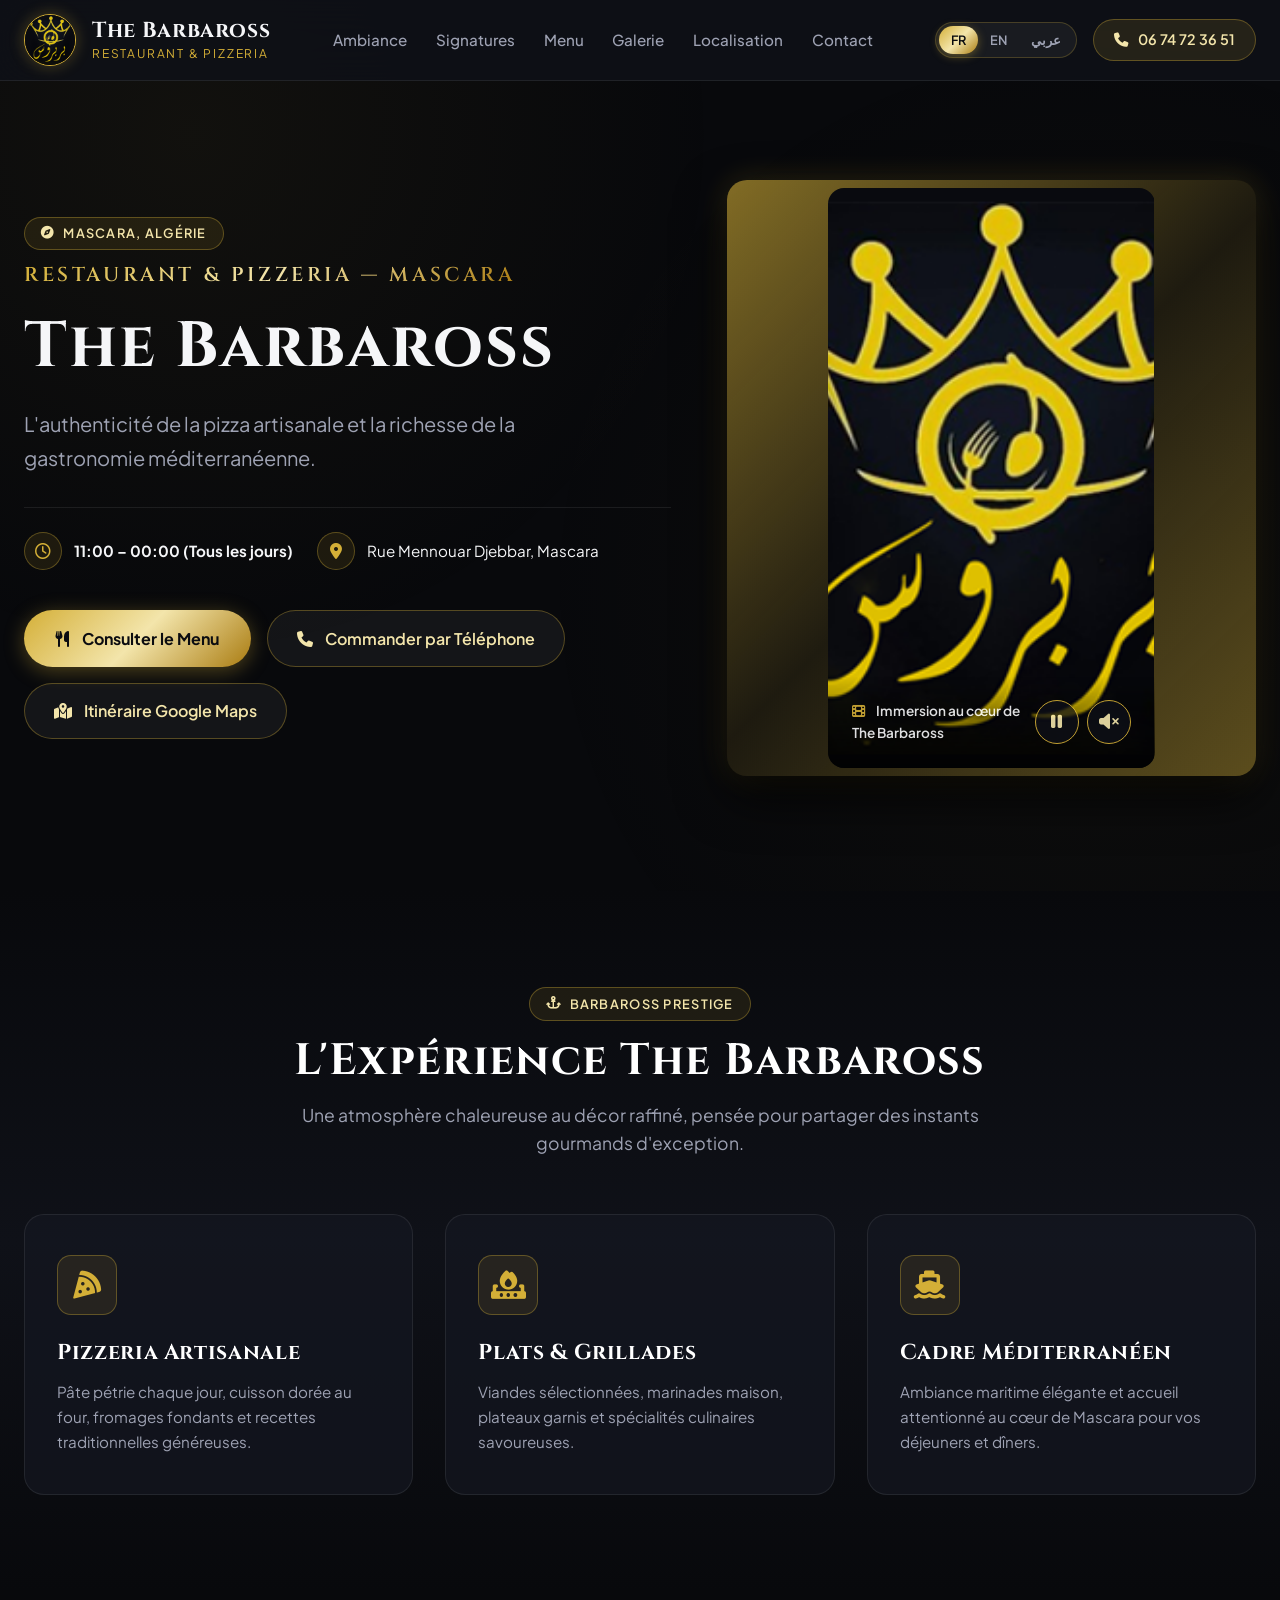
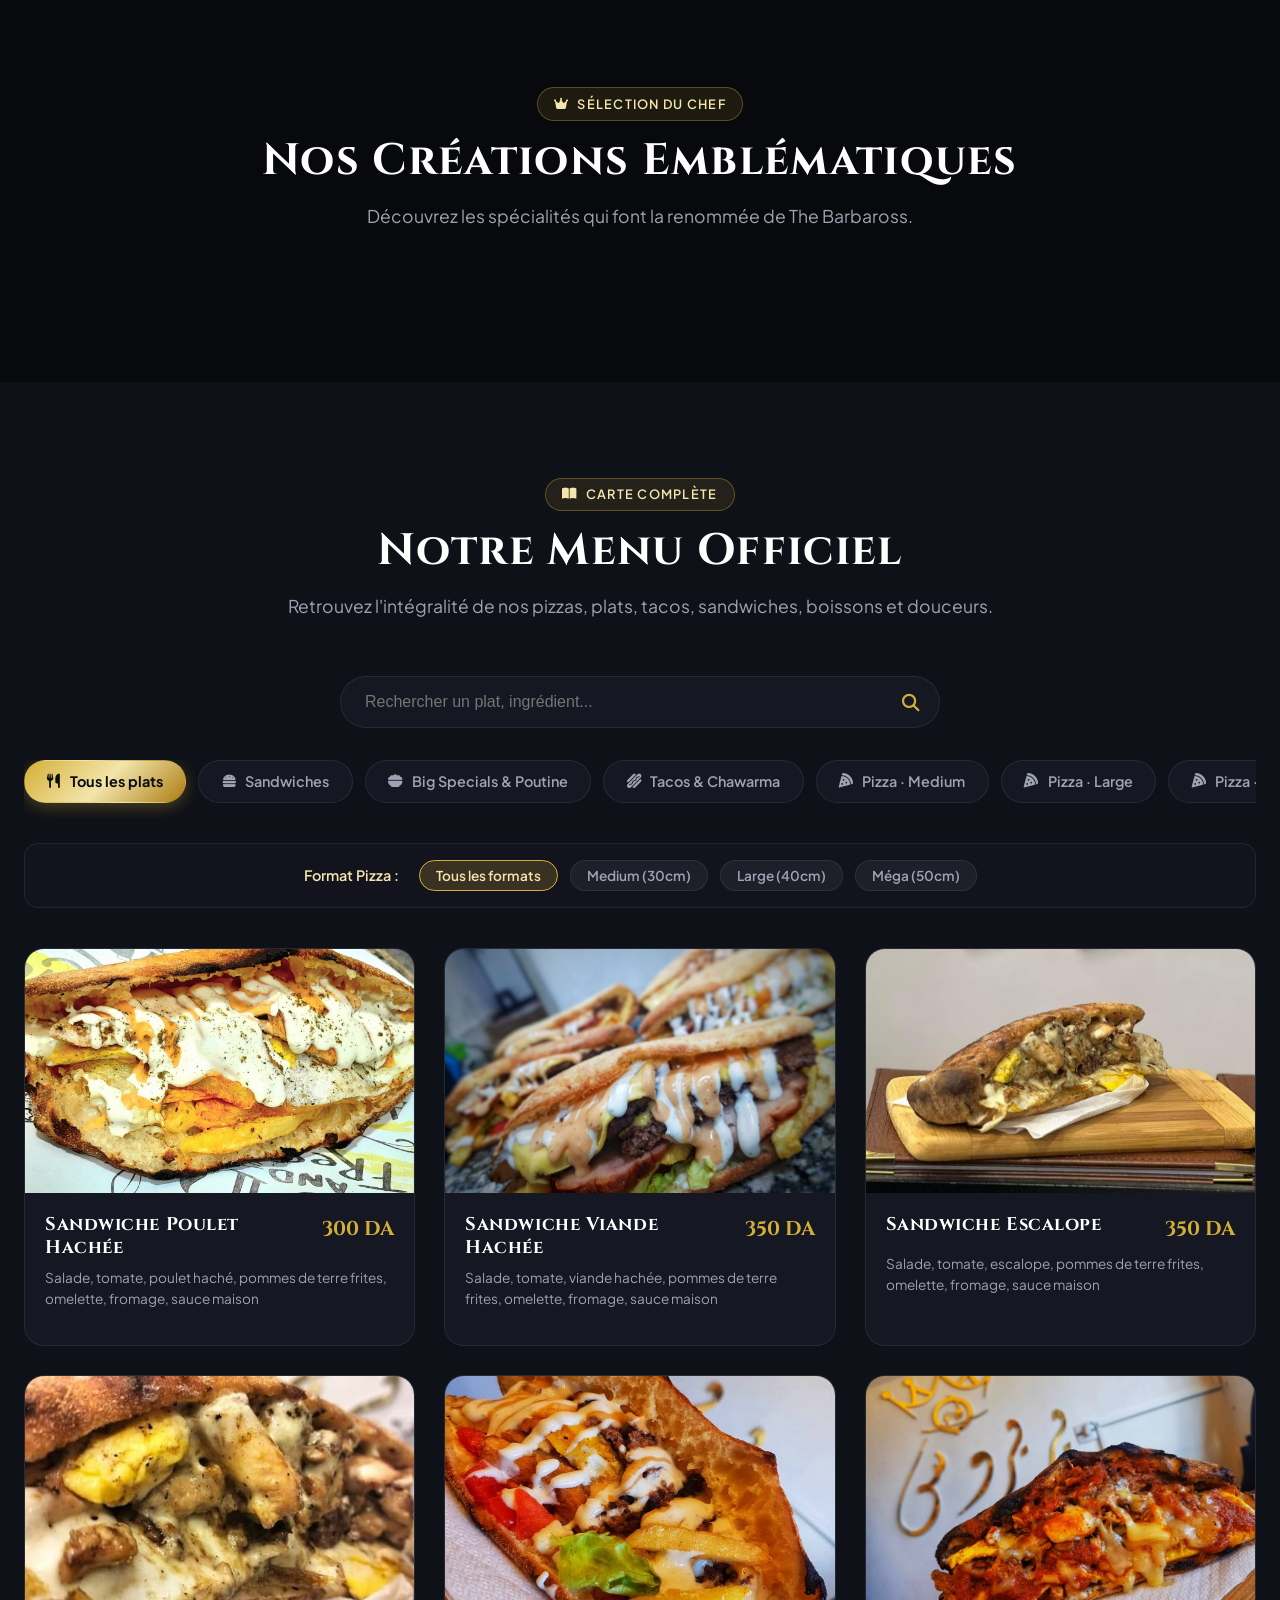
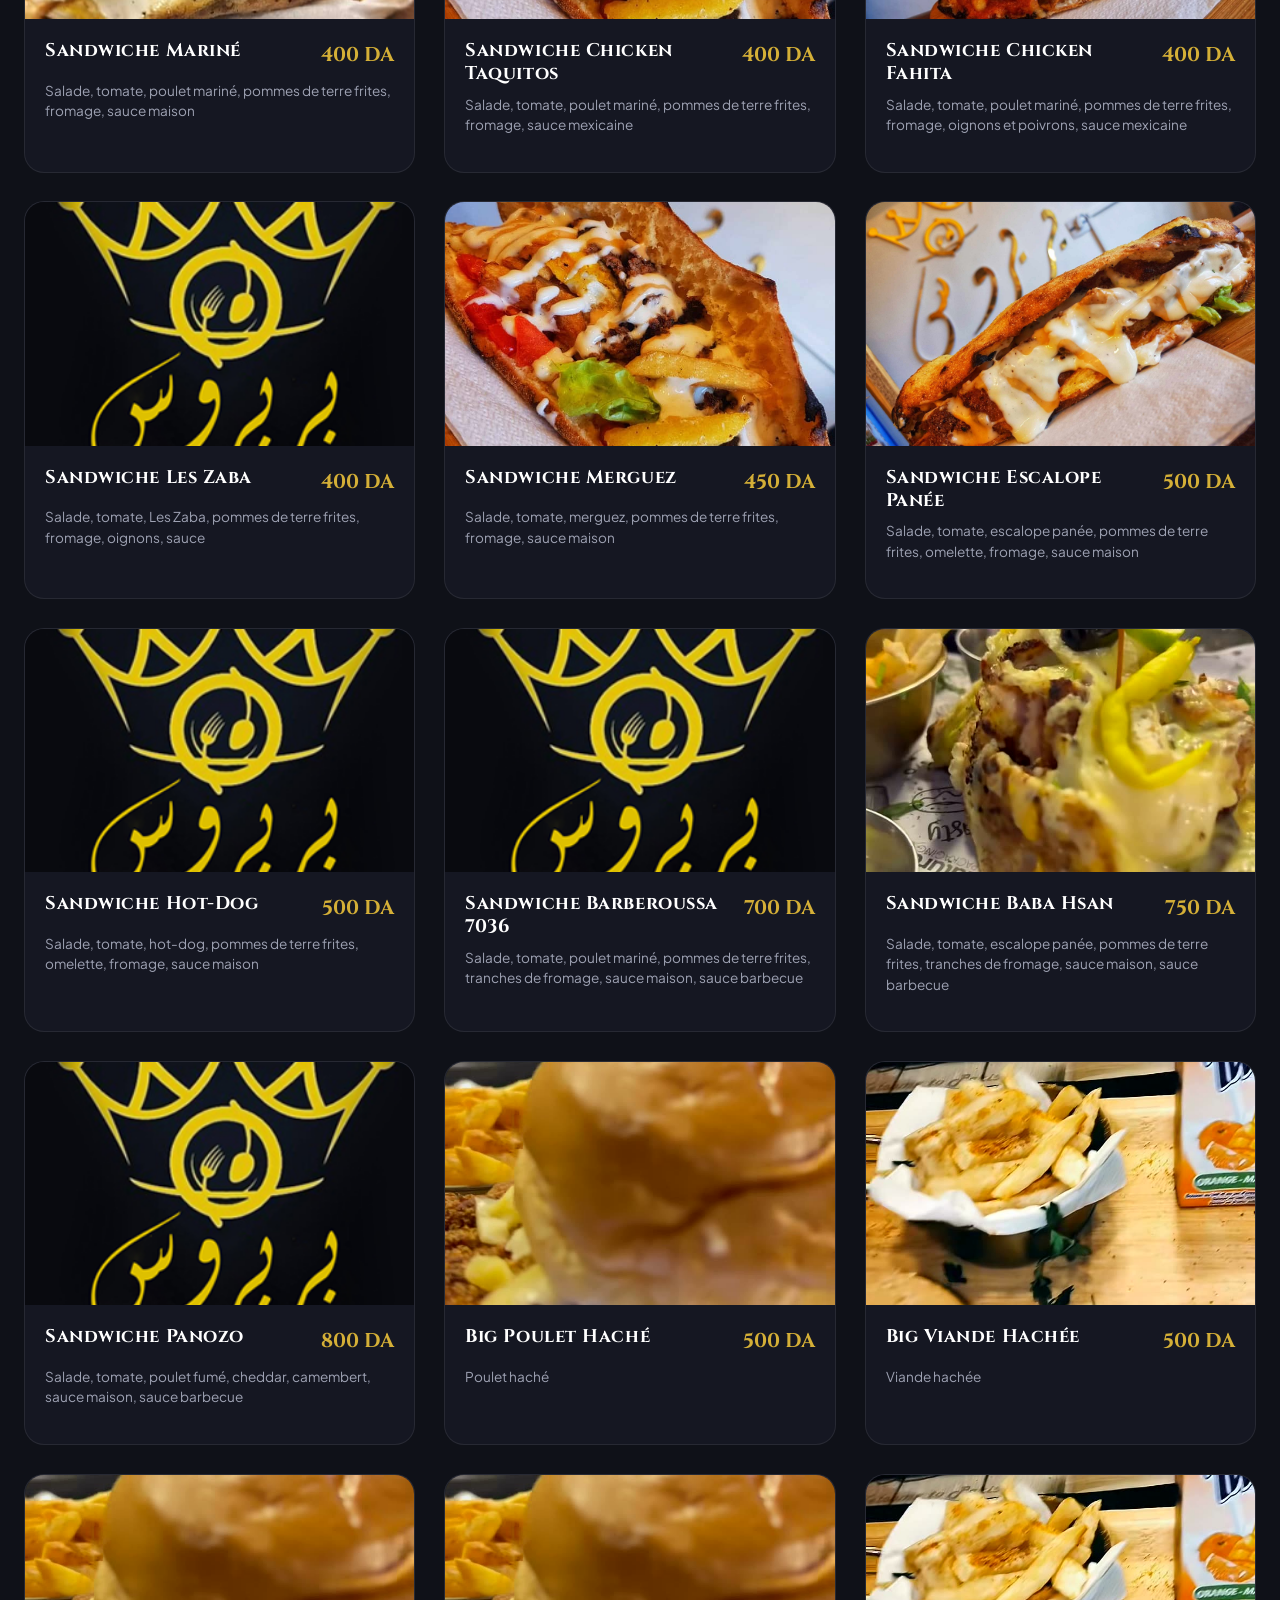
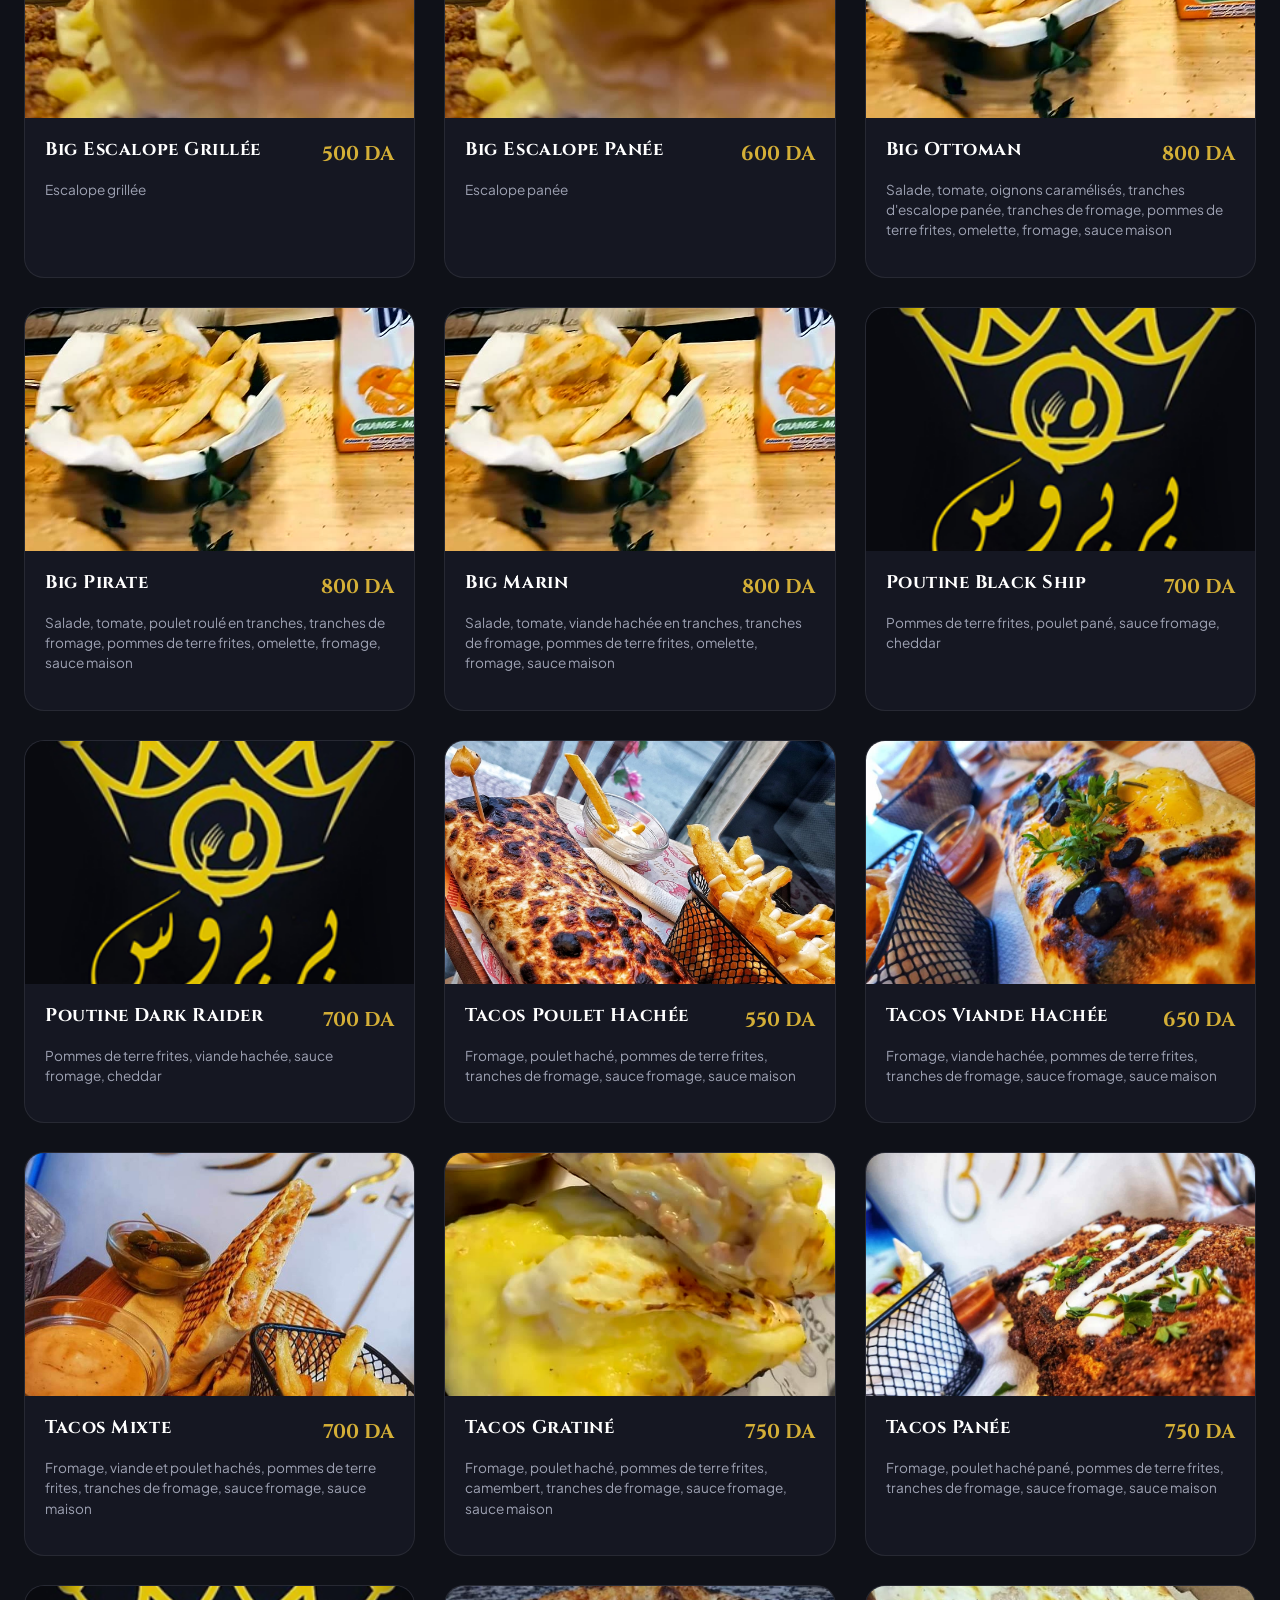
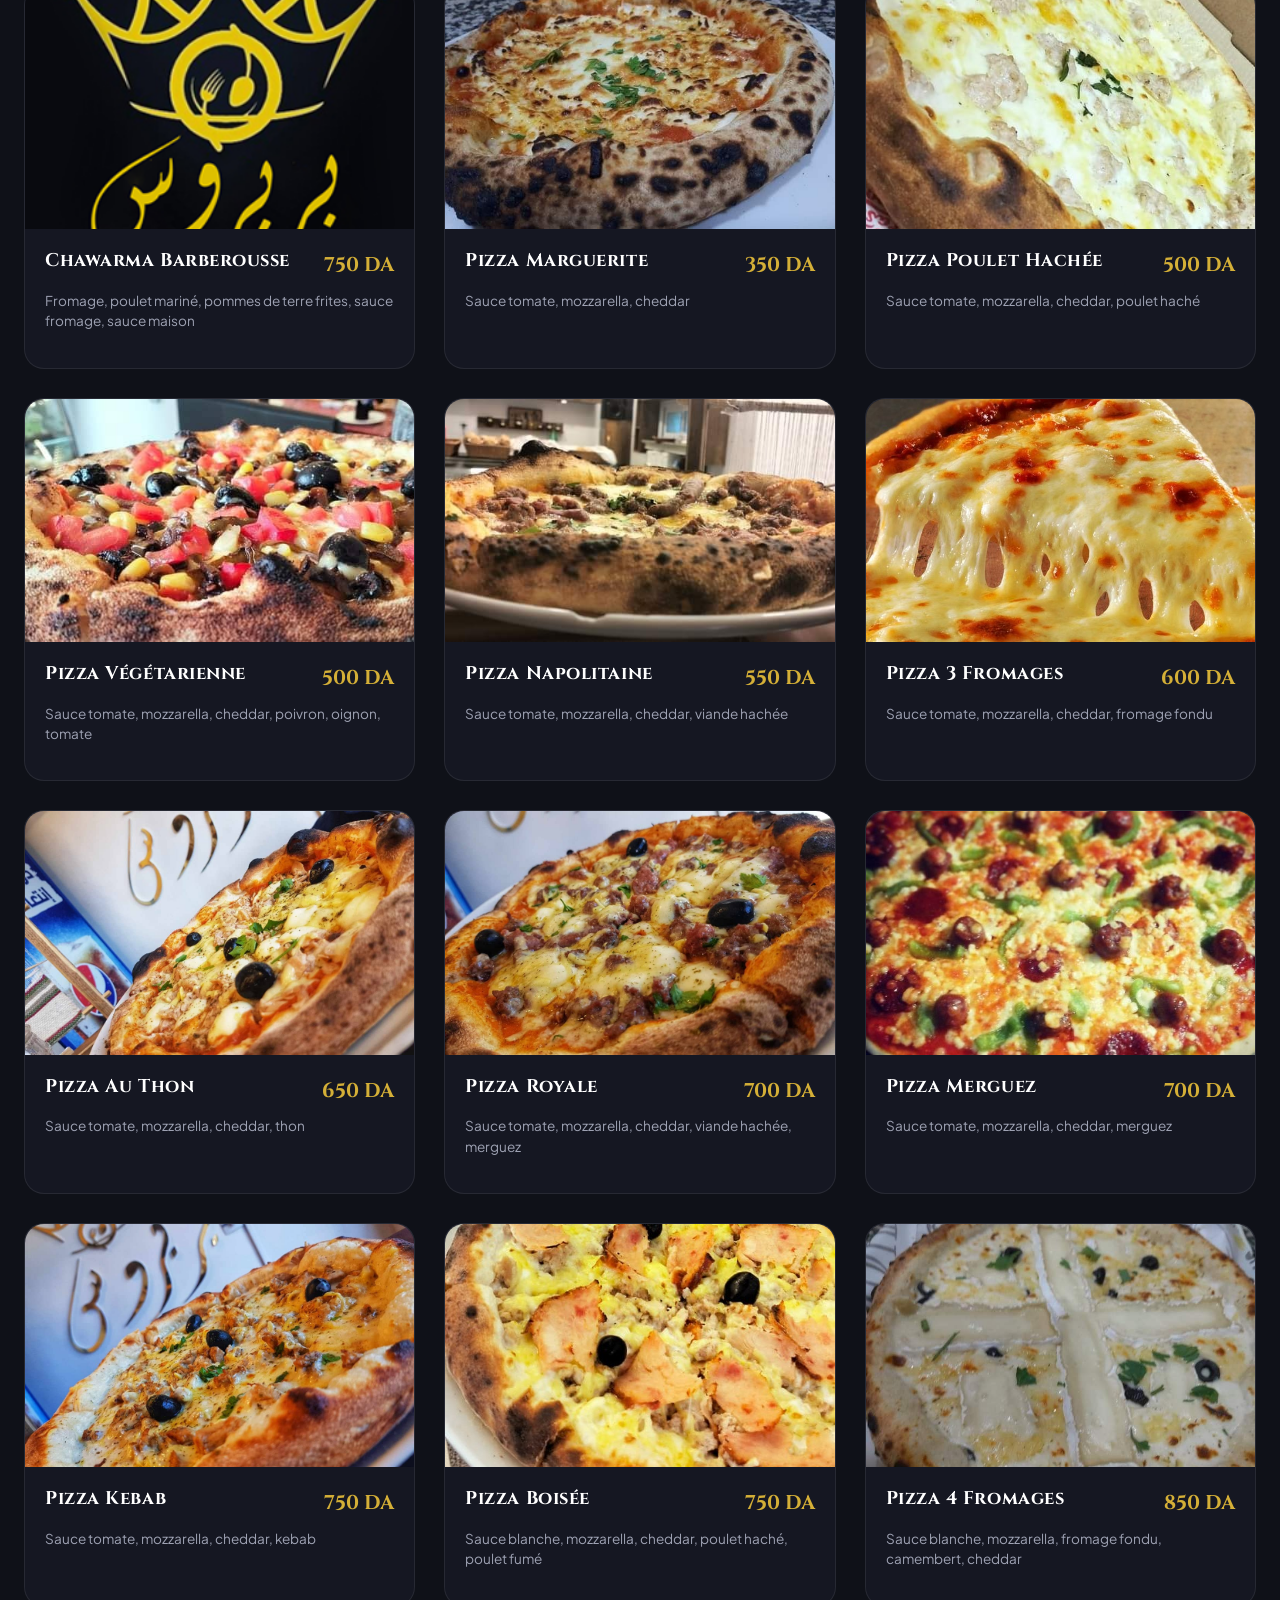
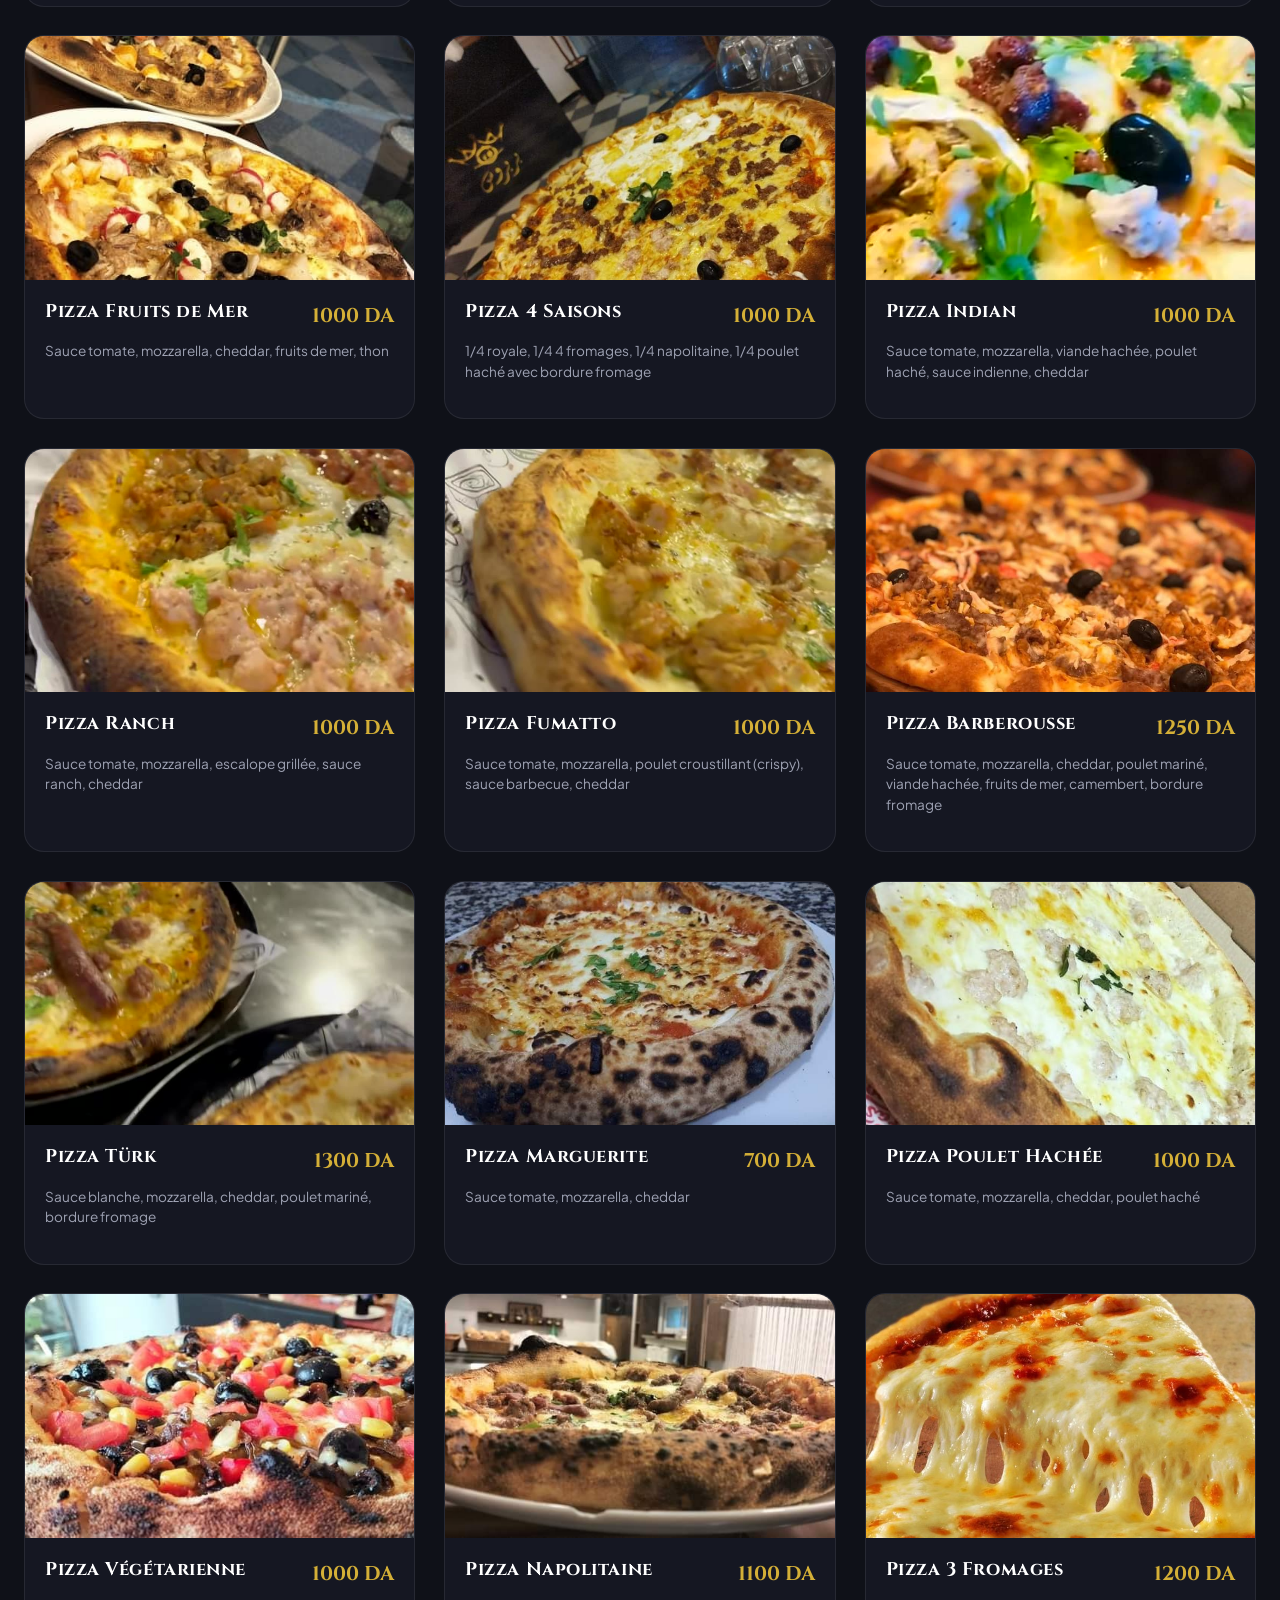
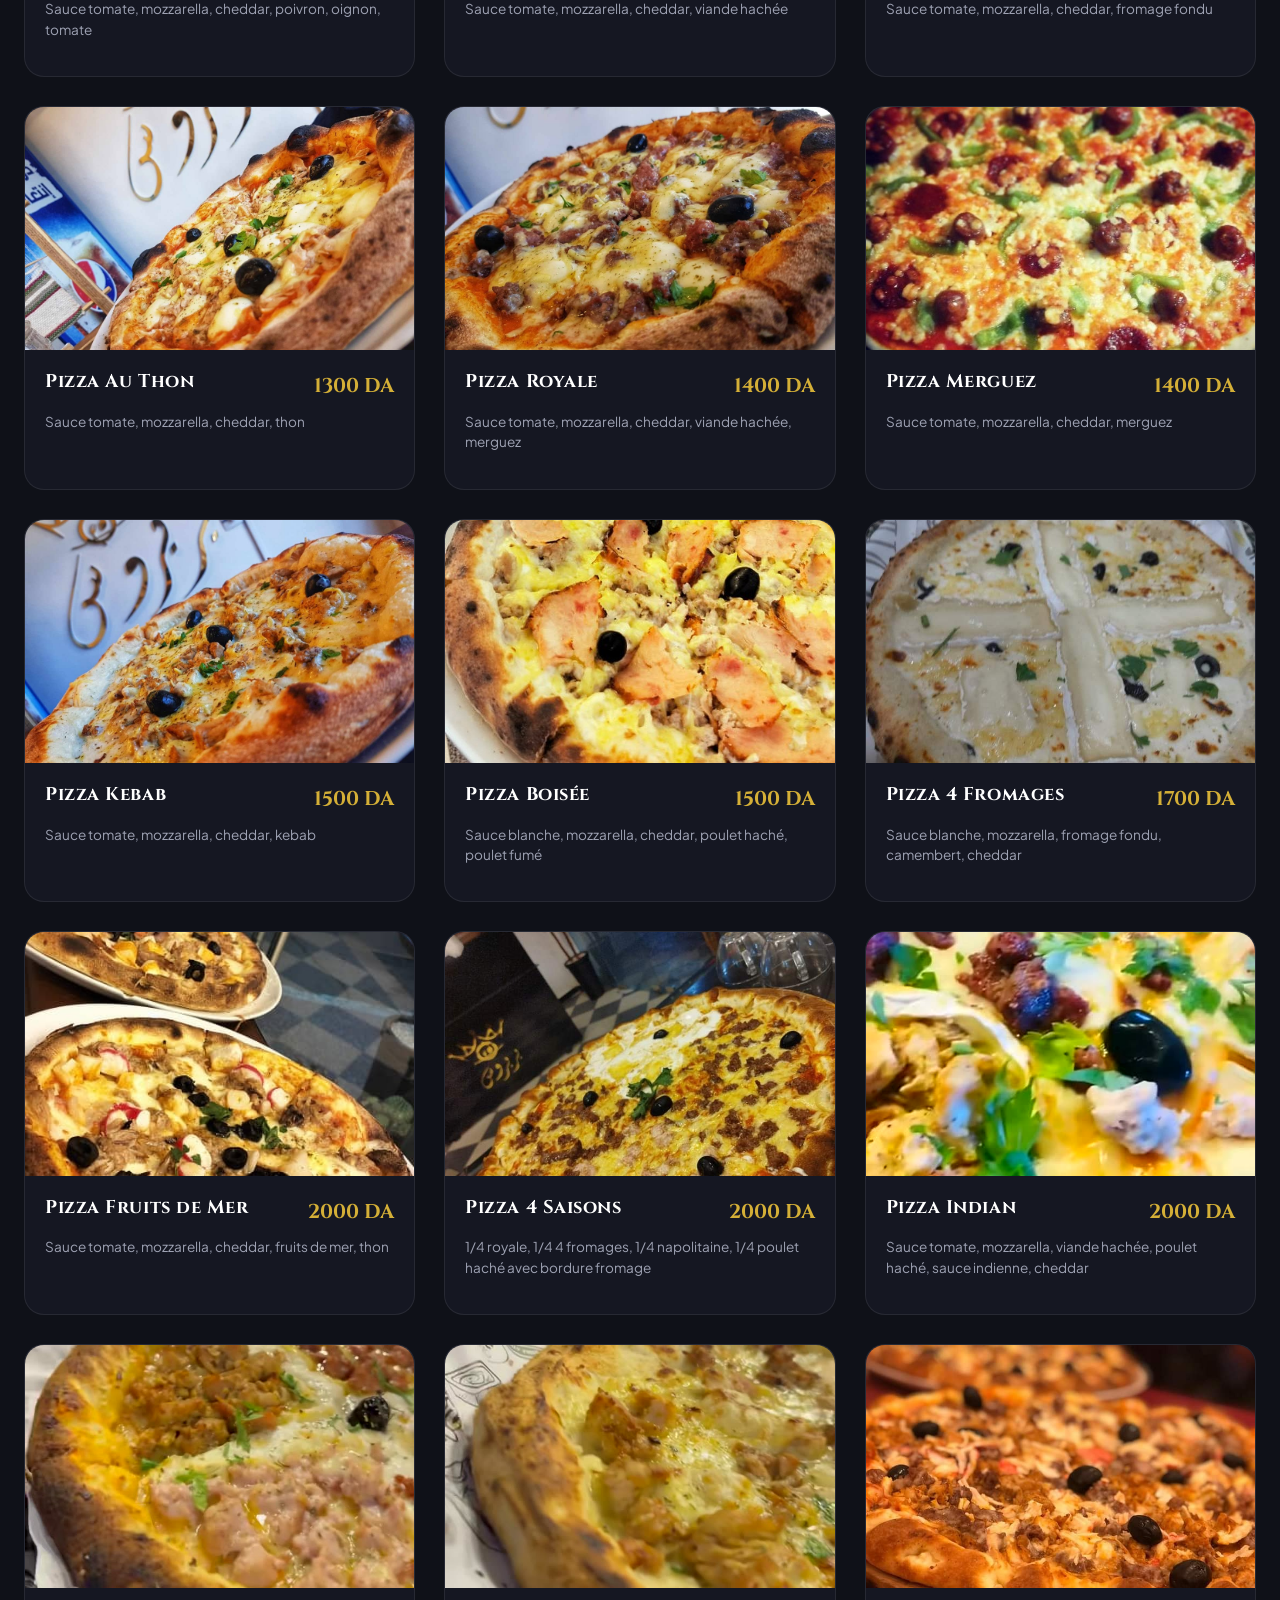
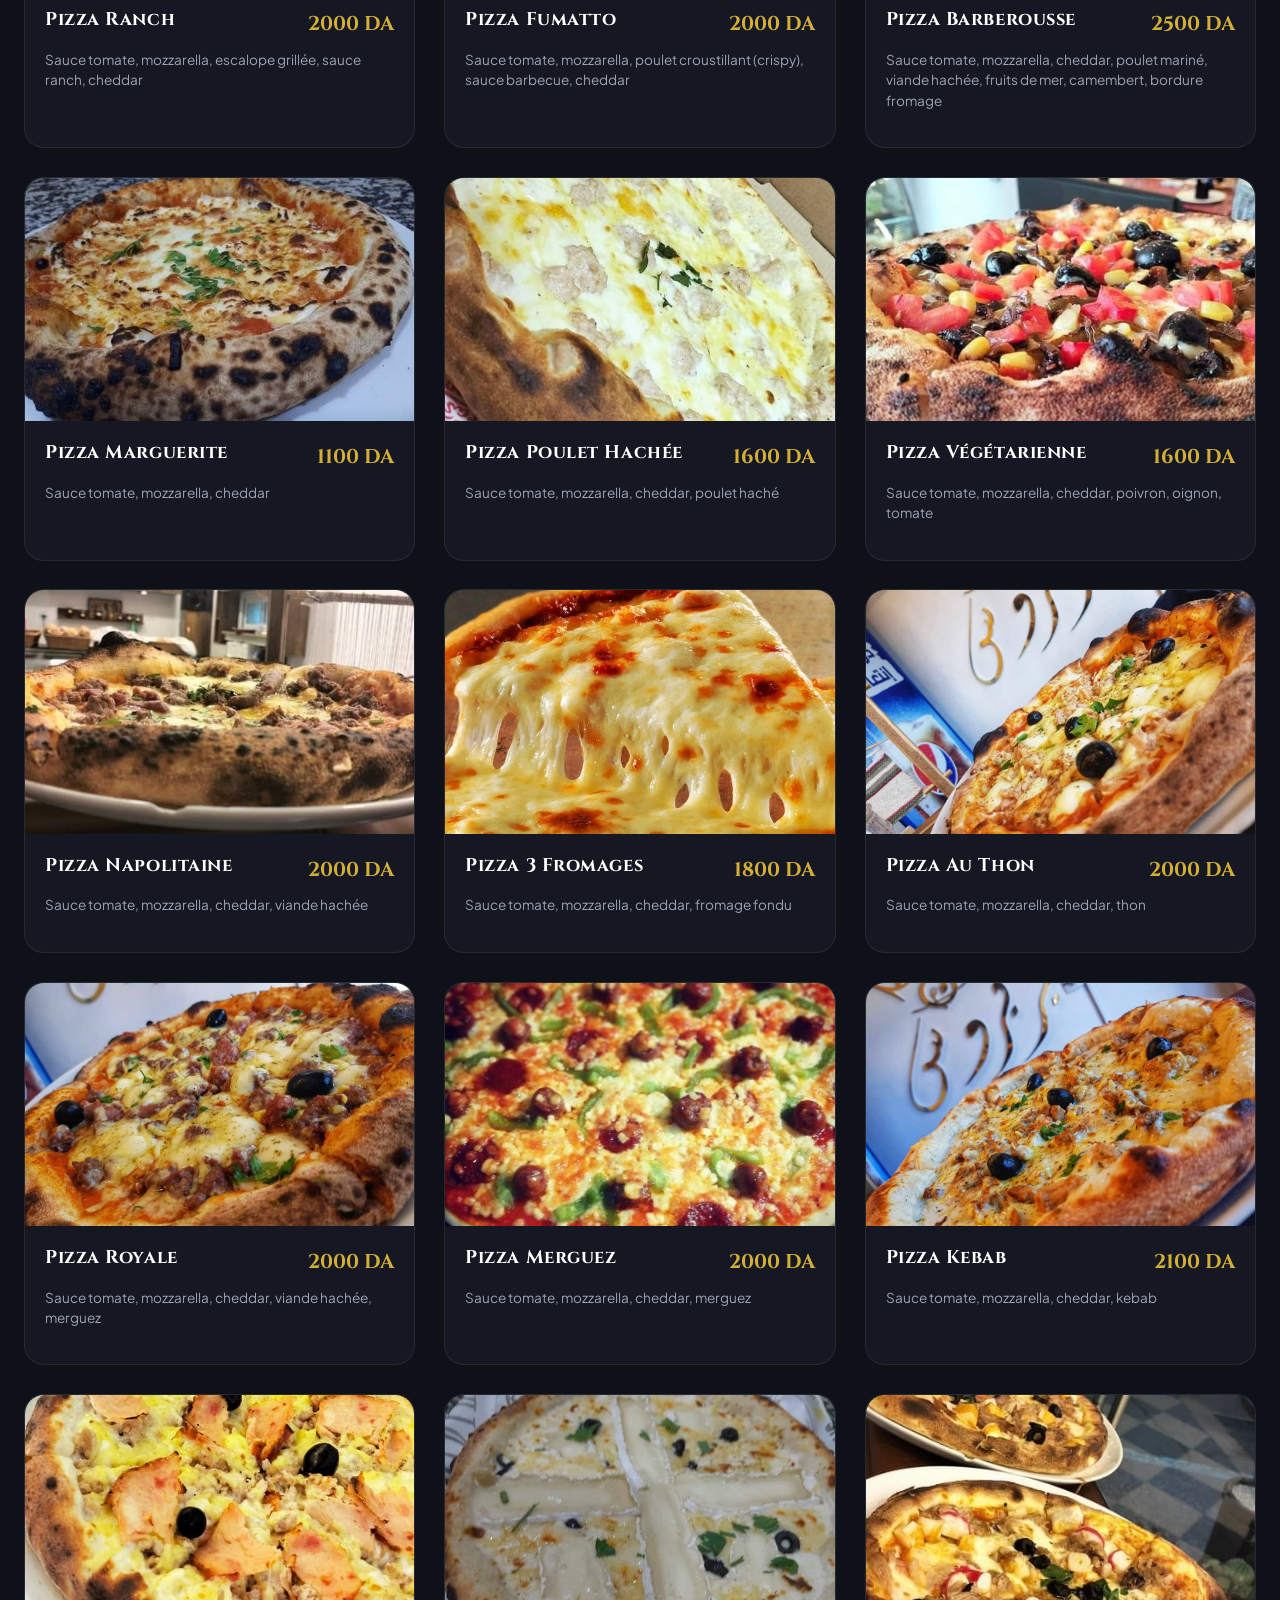
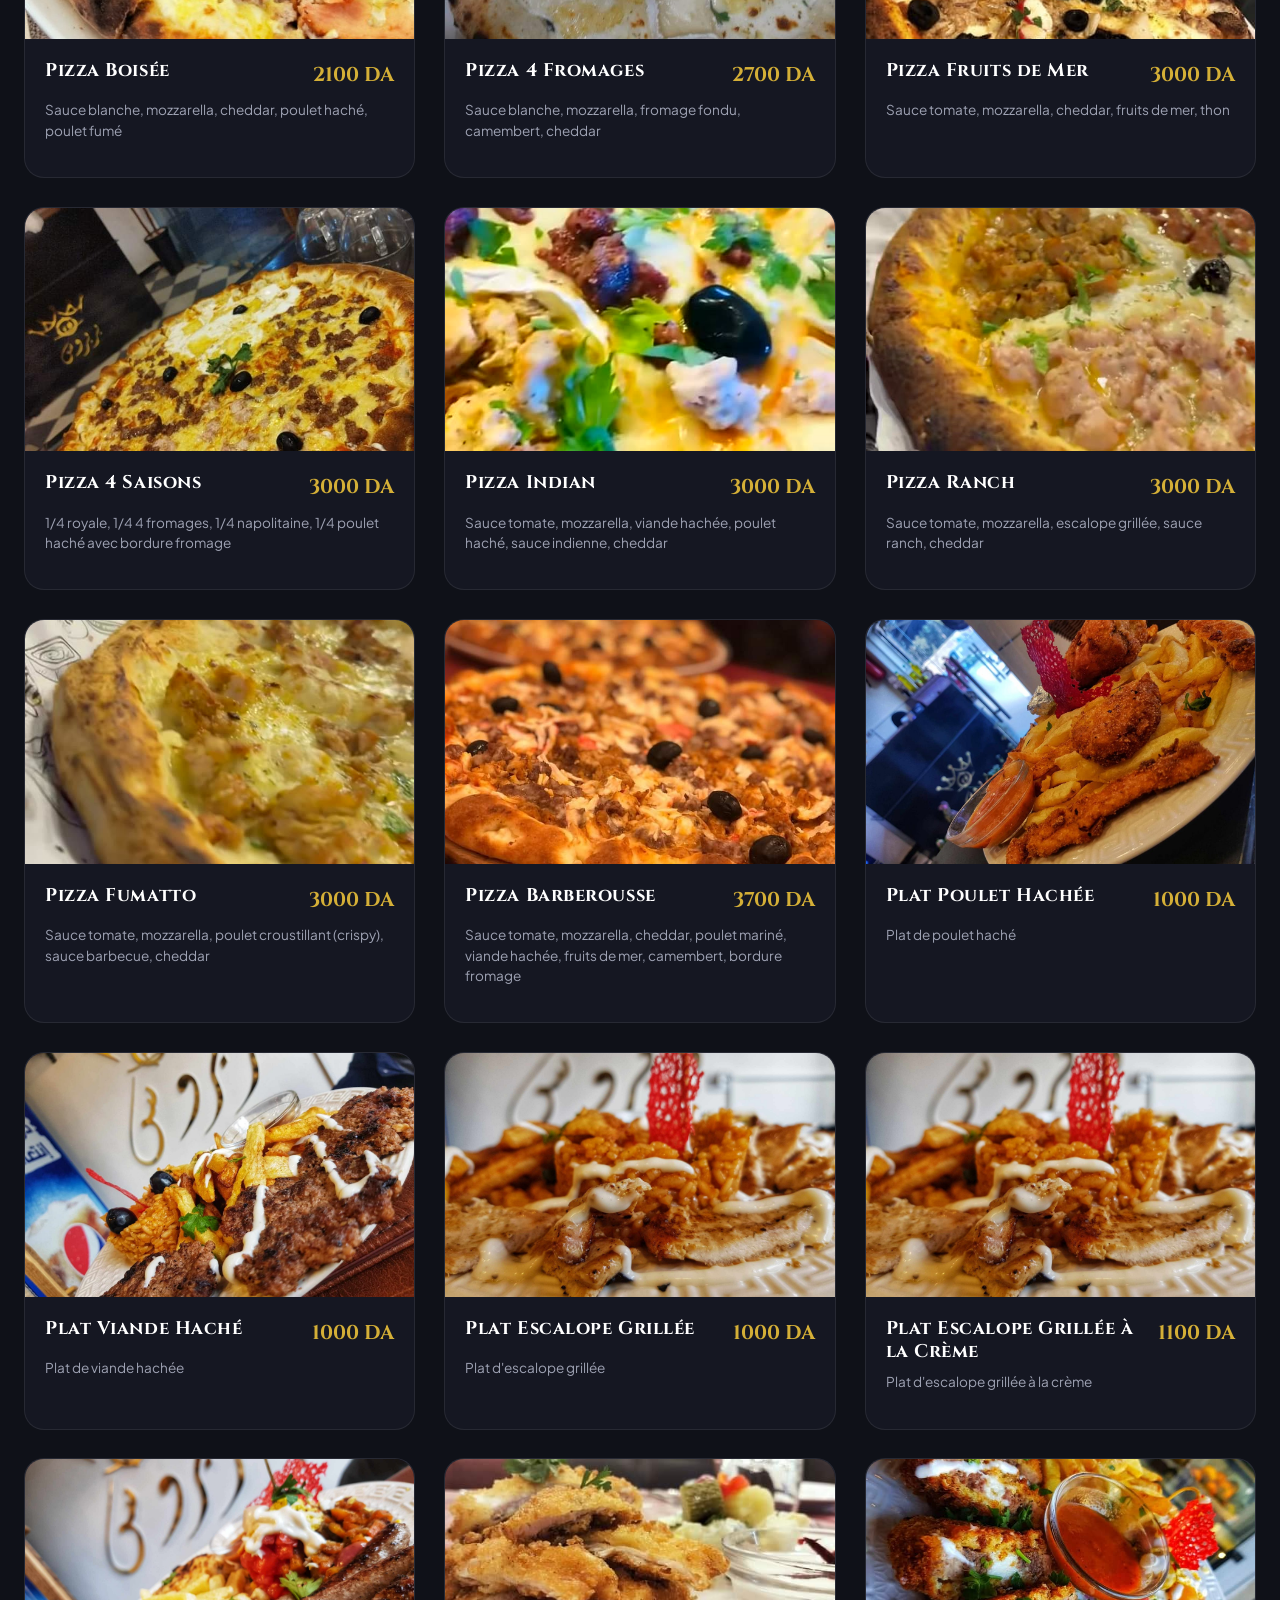
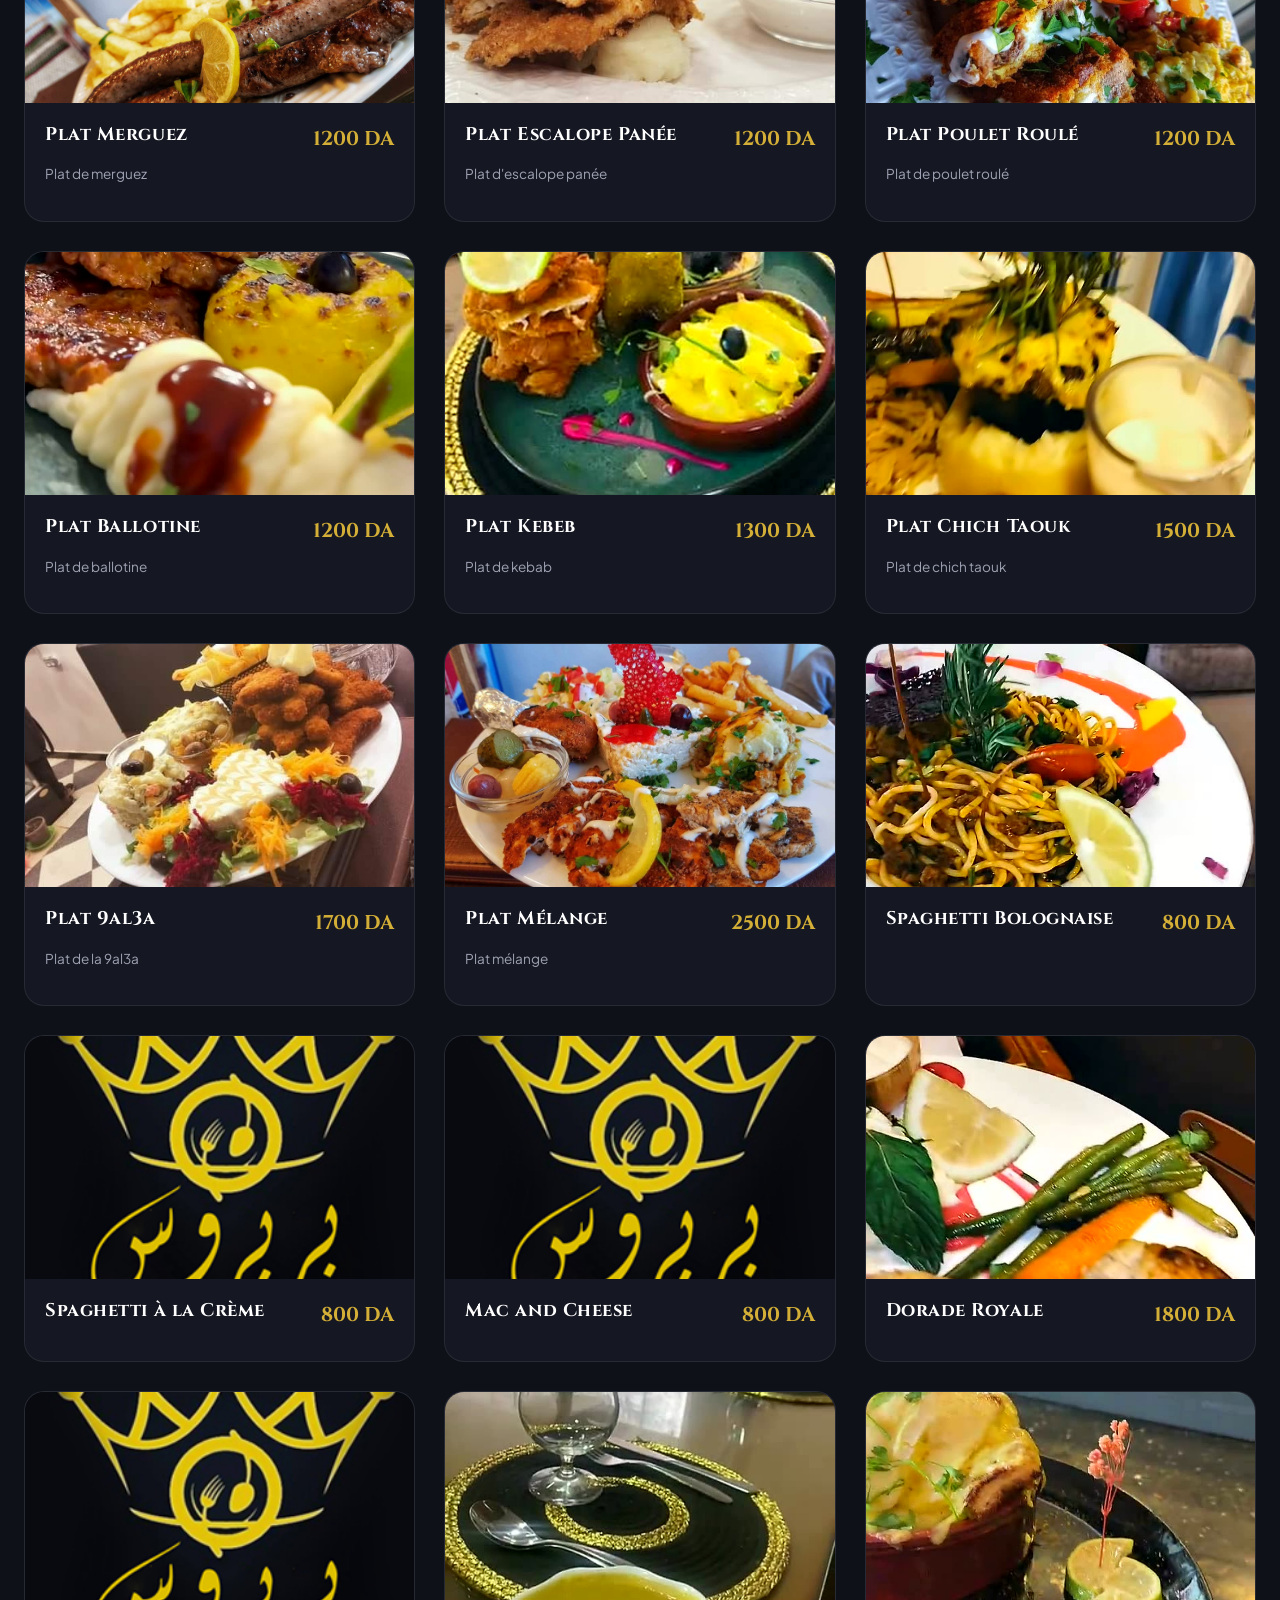
==== commit ad51edcf: "Add favicon, OG tags, fix phone card titles" ====
--- a/index.html
+++ b/index.html
@@ -7,6 +7,12 @@
     
     <!-- Meta & Favicon -->
     <meta name="description" content="The Barbaross — Restaurant & Pizzeria de référence à Mascara. Pizzas artisanales, plats garnis généreux, burgers gourmets et ambiance méditerranéenne raffinée.">
+    <link rel="icon" type="image/png" href="assets/logo/logo.png">
+    <meta property="og:title" content="The Barbaross — Restaurant & Pizzeria | Mascara">
+    <meta property="og:description" content="Pizzas artisanales, plats garnis généreux, burgers gourmets à Mascara. Découvrez notre menu complet.">
+    <meta property="og:image" content="https://the-barbaross.onrender.com/assets/menu/Pizza%20Indian.jpg">
+    <meta property="og:url" content="https://the-barbaross.onrender.com/">
+    <meta property="og:type" content="website">
     <link rel="icon" type="image/png" href="assets/logo/logo.png">
 
     <!-- Google Fonts -->
@@ -402,7 +408,7 @@
                 <!-- Phone 1 -->
                 <div class="contact-card">
                     <div class="contact-card-icon"><i class="fa-solid fa-phone"></i></div>
-                    <h3 data-i18n="phoneTitle">Ligne Directe 1</h3>
+                    <h3 data-i18n="phoneTitle1">Téléphone 1</h3>
                     <p class="ltr-only">06 74 72 36 51</p>
                     <a href="tel:0674723651" class="btn-primary btn-contact">
                         <i class="fa-solid fa-phone"></i>
@@ -413,7 +419,7 @@
                 <!-- Phone 2 -->
                 <div class="contact-card">
                     <div class="contact-card-icon"><i class="fa-solid fa-mobile-screen"></i></div>
-                    <h3 data-i18n="phoneTitle">Ligne Directe 2</h3>
+                    <h3 data-i18n="phoneTitle2">Téléphone 2</h3>
                     <p class="ltr-only">07 93 31 38 53</p>
                     <a href="tel:0793313853" class="btn-primary btn-contact">
                         <i class="fa-solid fa-phone"></i>
--- a/styles.css
+++ b/styles.css
@@ -1703,3 +1703,56 @@
         height: 220px;
     }
 }
+
+/* ==========================================================================
+   MOBILE OPTIMIZATIONS — added 2026-10-04
+   Bigger touch targets, no header overflow, readable hero on small screens
+   ========================================================================== */
+@media (max-width: 768px) {
+    /* Header: compact so logo + name + lang + burger fit 360-390px */
+    .nav-wrapper { height: 68px; gap: 0.5rem; }
+    .nav-brand { gap: 0.6rem; min-width: 0; }
+    .nav-logo { width: 42px; height: 42px; flex-shrink: 0; }
+    .brand-text { min-width: 0; }
+    .brand-text h1 { font-size: 1.05rem; overflow: hidden; text-overflow: ellipsis; }
+    .brand-text span { font-size: 0.6rem; letter-spacing: 0.1em; }
+    .nav-actions { gap: 0.5rem; margin-left: auto; }
+    .lang-switcher { padding: 2px; flex-shrink: 0; }
+    .lang-btn { padding: 0.55rem 0.65rem; font-size: 0.78rem; min-height: 42px; }
+
+    /* Hamburger: real 44px touch target */
+    .mobile-toggle {
+        width: 44px; height: 44px;
+        flex-direction: column; justify-content: center; align-items: center;
+        gap: 5px; flex-shrink: 0;
+    }
+    .mobile-toggle span { width: 24px; }
+
+    /* Hero: smaller title, less vertical space */
+    .hero-section { min-height: 82vh; }
+    .hero-title { font-size: 2rem; }
+    .hero-subtitle { font-size: 1rem; }
+
+    /* Touch targets: min 44px */
+    .size-pill { padding: 0.7rem 1.1rem; font-size: 0.9rem; min-height: 44px; }
+    .category-btn { padding: 0.8rem 1.3rem; min-height: 44px; }
+    .qty-btn { min-width: 44px; min-height: 44px; }
+
+    /* Gallery captions: always visible on touch (no hover) */
+    .gallery-hover-overlay { opacity: 1; }
+
+    /* Dish modal: buttons wrap instead of squeezing */
+    .modal-actions { flex-wrap: wrap; }
+    .modal-actions .btn { flex: 1 1 140px; }
+
+    /* Tighter section padding on mobile */
+    .menu-section, .signatures-section, .gallery-section { padding: 3.5rem 0; }
+}
+
+@media (max-width: 480px) {
+    .container { padding: 0 1rem; }
+    .hero-title { font-size: 1.7rem; }
+    .brand-text h1 { font-size: 0.95rem; }
+    .brand-text span { display: none; }
+    .section-title { font-size: 1.6rem; }
+}
